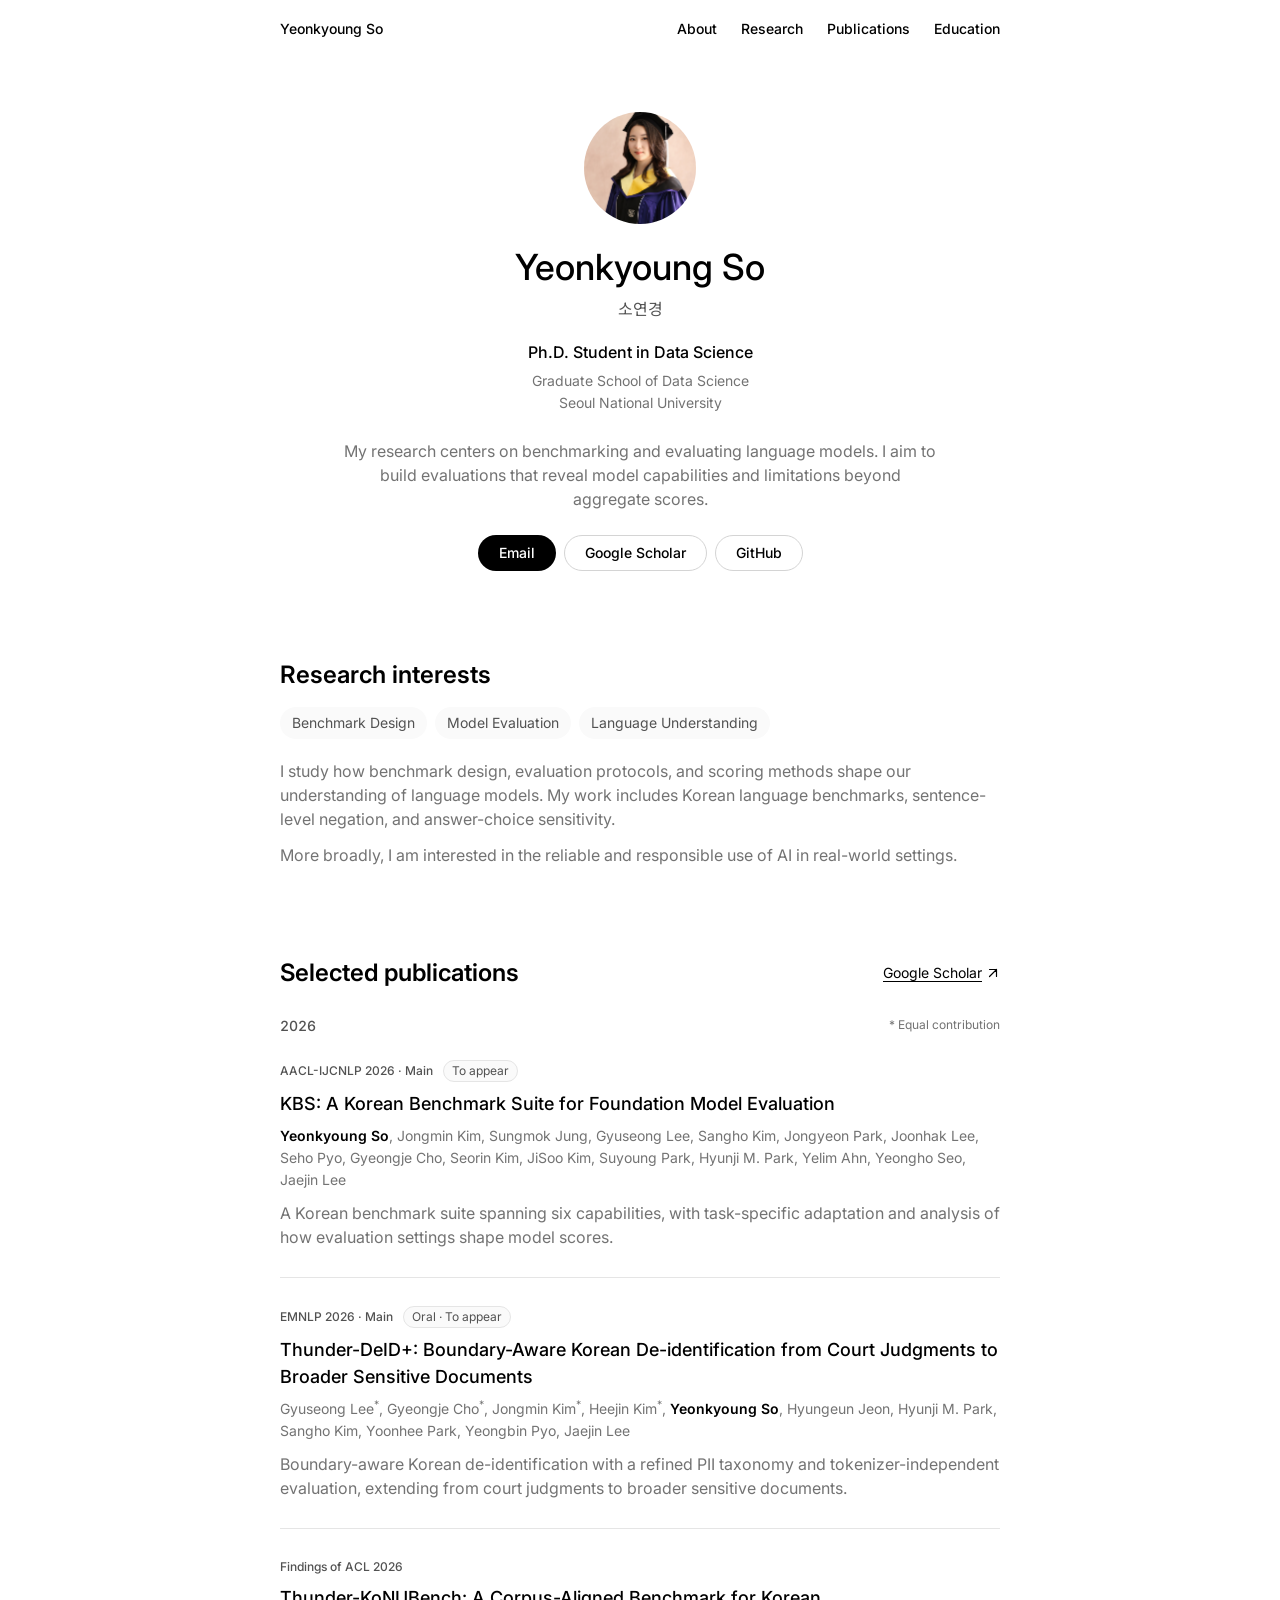
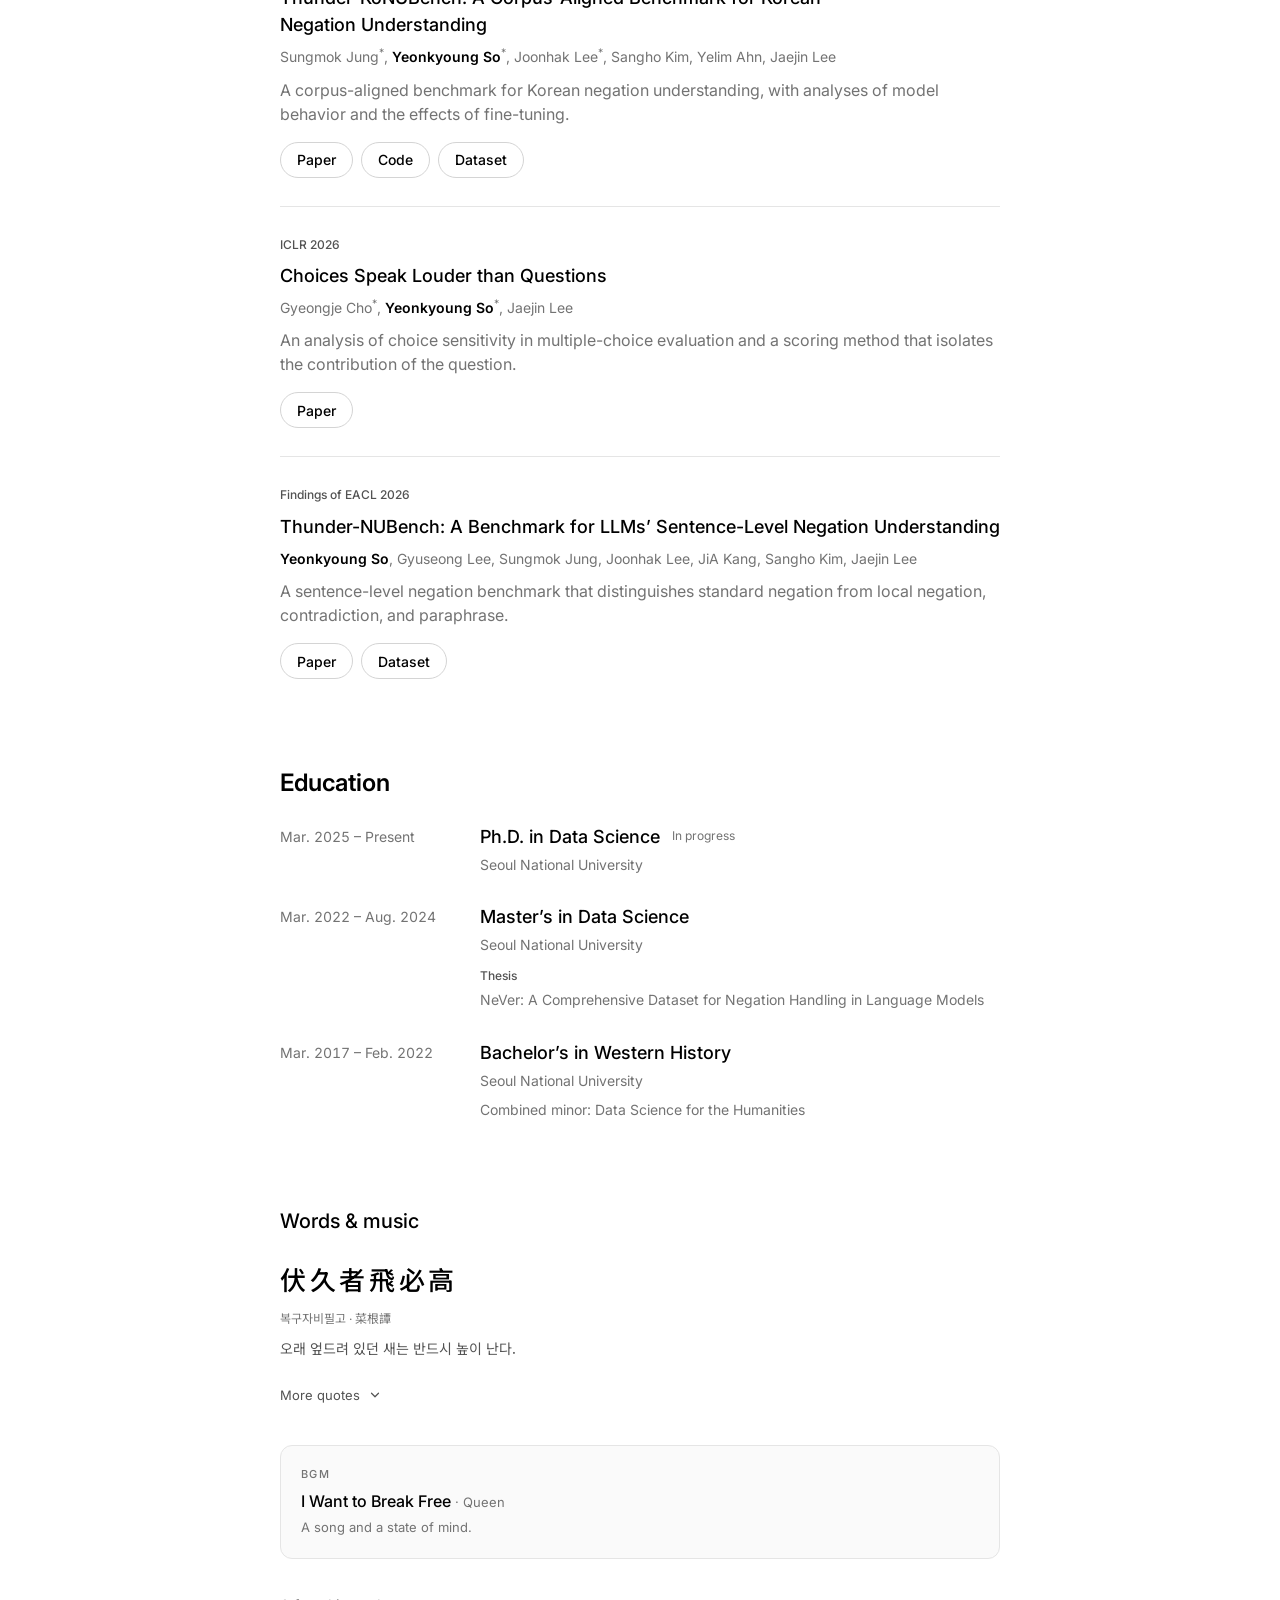
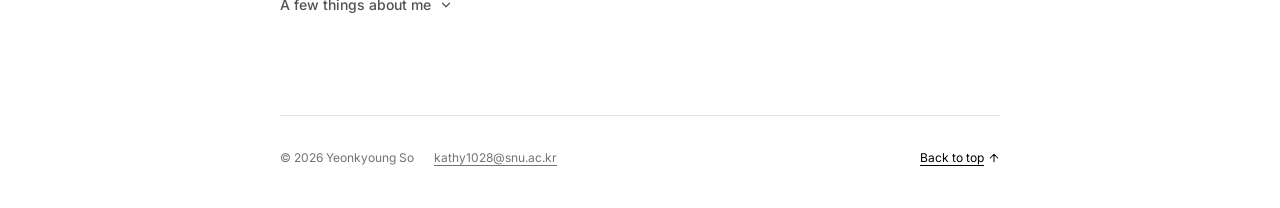
==== index.html @ ab9a08c0 "Add files via upload" ====
<!DOCTYPE html>

<html lang="en">
<head>
<meta charset="utf-8"/>
<meta content="width=device-width, initial-scale=1" name="viewport"/>
<meta content="light" name="color-scheme"/>
<meta content="#ffffff" name="theme-color"/>
<meta content="Yeonkyoung So, Ph.D. student in Data Science at Seoul National University. Research in benchmark design, model evaluation, and language understanding." name="description"/>
<meta content="Yeonkyoung So | Seoul National University" property="og:title"/>
<meta content="Benchmark design, model evaluation, and language understanding." property="og:description"/>
<meta content="website" property="og:type"/>
<meta content="https://soyanggaeng.github.io/mypage/" property="og:url"/>
<meta content="https://soyanggaeng.github.io/mypage/%EC%97%B0%EA%B2%BD.jpg" property="og:image"/>
<meta content="Profile photograph of Yeonkyoung So" property="og:image:alt"/>
<title>Yeonkyoung So | Seoul National University</title>
<link href="https://soyanggaeng.github.io/mypage/" rel="canonical"/>
<link href="./assets/favicon.svg" rel="icon" type="image/svg+xml"/>
<!-- Inter for Latin text; Noto Sans KR for Korean; Noto Sans TC for the
       classical Chinese quotation. All are loaded from Google Fonts.
       Font binaries are not bundled with the website. -->
<link href="https://fonts.googleapis.com" rel="preconnect"/>
<link crossorigin="" href="https://fonts.gstatic.com" rel="preconnect"/>
<link href="https://fonts.googleapis.com/css2?family=Inter:opsz,wght@14..32,400..600&amp;family=Noto+Sans+KR:wght@400..600&amp;display=swap" rel="stylesheet"/>
<link href="https://fonts.googleapis.com/css2?family=Noto+Sans+TC:wght@400;500&amp;text=%E4%BC%8F%E4%B9%85%E8%80%85%E9%A3%9B%E5%BF%85%E9%AB%98%E8%8F%9C%E6%A0%B9%E8%AD%9A&amp;display=swap" rel="stylesheet"/>
<link href="./styles.css?v=about-me-v1" rel="stylesheet"/>
<script defer="" src="./script.js?v=ollama-20260930"></script>
</head>
<body id="top">
<a class="skip-link" href="#main">Skip to content</a>
<header class="site-header">
<div class="container nav-inner">
<a aria-label="Yeonkyoung So, back to top" class="site-name" href="#top">Yeonkyoung So</a>
<button aria-controls="primary-nav" aria-expanded="false" class="menu-toggle" hidden="" type="button">
<span>Menu</span><span aria-hidden="true" class="menu-lines"><span></span><span></span></span>
</button>
<nav aria-label="Main navigation" class="primary-nav" id="primary-nav">
<a href="#about">About</a>
<a href="#research">Research</a>
<a href="#publications">Publications</a>
<a href="#education">Education</a>
</nav>
</div>
</header>
<main id="main" tabindex="-1">
<!-- ABOUT: edit the biography here. There is intentionally no CV link. -->
<section aria-labelledby="name" class="hero" id="about">
<div class="container hero-stack"><div class="portrait" data-portrait="">
<img alt="Profile photograph of Yeonkyoung So" data-fallback-src="https://soyanggaeng.github.io/mypage/%EC%97%B0%EA%B2%BD.jpg" data-profile-photo="" decoding="async" fetchpriority="high" height="112" src="./연경.jpg" width="112"/>
<p class="photo-fallback" hidden="">Profile photo<br/><span>Image unavailable</span></p>
</div>
<div class="hero-copy">
<h1 id="name">Yeonkyoung So</h1>
<p class="korean-name" lang="ko">소연경</p>
<p class="role">Ph.D. Student in Data Science</p>
<p class="affiliation">Graduate School of Data Science<br/>Seoul National University</p>
<p class="hero-bio">My research centers on benchmarking and evaluating language models. I aim to build evaluations that reveal model capabilities and limitations beyond aggregate scores.</p>
<div aria-label="Contact and profiles" class="profile-links">
<a class="button button-primary" href="mailto:kathy1028@snu.ac.kr">Email</a>
<a class="button button-secondary" href="https://scholar.google.com/citations?user=Mx6WToIAAAAJ&amp;hl=ko" rel="noopener noreferrer" target="_blank">Google Scholar</a>
<a class="button button-secondary" href="https://github.com/soyanggaeng" rel="noopener noreferrer" target="_blank">GitHub</a>
</div>
</div>
<!-- Keep the original 연경.jpg in the repository root; do not substitute a CV portrait. -->

</div>
</section>
<!-- RESEARCH: established work is kept separate from broader, exploratory interests. -->
<section aria-labelledby="research-title" class="research-section section" id="research">
<div class="container research-content">
<div class="research-heading">
<h2 id="research-title">Research interests</h2>
<ul aria-label="Research topics" class="research-topics">
<li>Benchmark Design</li>
<li>Model Evaluation</li>
<li>Language Understanding</li>
</ul>
</div>
<div class="research-copy">
<p>I study how benchmark design, evaluation protocols, and scoring methods shape our understanding of language models. My work includes Korean language benchmarks, sentence-level negation, and answer-choice sensitivity.</p>
<p class="broader-interest">More broadly, I am interested in the reliable and responsible use of AI in real-world settings.</p>
</div>
</div>
</section>
<!-- PUBLICATIONS: titles, authors, resources, and acceptance labels are preserved
         from the previous version. No unpublished PDFs are included or linked. -->
<section aria-labelledby="publications-title" class="publications-section section" id="publications">
<div class="container">
<div class="section-heading">
<h2 id="publications-title">Selected publications</h2>
<a class="text-link" href="https://scholar.google.com/citations?user=Mx6WToIAAAAJ&amp;hl=ko" rel="noopener noreferrer" target="_blank">Google Scholar<svg aria-hidden="true" class="icon" fill="none" viewbox="0 0 16 16"><path d="M4 12 12 4M4 4h8v8" stroke="currentColor" stroke-linecap="round" stroke-linejoin="round" stroke-width="1.35"></path></svg></a>
</div>
<div class="publication-key"><span class="year">2026</span><p><span aria-hidden="true">*</span> Equal contribution</p></div>
<div class="publication-list">
<article aria-labelledby="kbs-title" class="publication">
<div class="publication-meta"><span class="venue">AACL-IJCNLP 2026 · Main</span><span class="paper-status">To appear</span></div>
<h3 id="kbs-title">KBS: A Korean Benchmark Suite for Foundation Model Evaluation</h3>
<p class="authors"><strong>Yeonkyoung So</strong>, Jongmin Kim, Sungmok Jung, Gyuseong Lee, Sangho Kim, Jongyeon Park, Joonhak Lee, Seho Pyo, Gyeongje Cho, Seorin Kim, JiSoo Kim, Suyoung Park, Hyunji M. Park, Yelim Ahn, Yeongho Seo, Jaejin Lee</p>
<p class="publication-description">A Korean benchmark suite spanning six capabilities, with task-specific adaptation and analysis of how evaluation settings shape model scores.</p>
</article>
<article aria-labelledby="deid-title" class="publication">
<div class="publication-meta"><span class="venue">EMNLP 2026 · Main</span><span class="paper-status">Oral · To appear</span></div>
<h3 id="deid-title">Thunder-DeID+: Boundary-Aware Korean De-identification from Court Judgments to Broader Sensitive Documents</h3>
<p class="authors">Gyuseong Lee<sup>*</sup>, Gyeongje Cho<sup>*</sup>, Jongmin Kim<sup>*</sup>, Heejin Kim<sup>*</sup>, <strong>Yeonkyoung So</strong>, Hyungeun Jeon, Hyunji M. Park, Sangho Kim, Yoonhee Park, Yeongbin Pyo, Jaejin Lee</p>
<p class="publication-description">Boundary-aware Korean de-identification with a refined PII taxonomy and tokenizer-independent evaluation, extending from court judgments to broader sensitive documents.</p>
</article>
<article aria-labelledby="konubench-title" class="publication">
<div class="publication-meta"><span class="venue">Findings of ACL 2026</span></div>
<h3 id="konubench-title">Thunder-KoNUBench: A Corpus-Aligned Benchmark for Korean Negation Understanding</h3>
<p class="authors">Sungmok Jung<sup>*</sup>, <strong>Yeonkyoung So</strong><sup>*</sup>, Joonhak Lee<sup>*</sup>, Sangho Kim, Yelim Ahn, Jaejin Lee</p>
<p class="publication-description">A corpus-aligned benchmark for Korean negation understanding, with analyses of model behavior and the effects of fine-tuning.</p>
<div aria-label="Resources for Thunder-KoNUBench: A Corpus-Aligned Benchmark for Korean Negation Understanding" class="paper-links"><a href="https://aclanthology.org/2026.findings-acl.324/" rel="noopener noreferrer" target="_blank">Paper</a>
<a href="https://github.com/mcrl/Thunder-KoNUBench" rel="noopener noreferrer" target="_blank">Code</a>
<a href="https://huggingface.co/datasets/thunder-research-group/SNU_Thunder-KoNUBench" rel="noopener noreferrer" target="_blank">Dataset</a></div>
</article>
<article aria-labelledby="choices-title" class="publication">
<div class="publication-meta"><span class="venue">ICLR 2026</span></div>
<h3 id="choices-title">Choices Speak Louder than Questions</h3>
<p class="authors">Gyeongje Cho<sup>*</sup>, <strong>Yeonkyoung So</strong><sup>*</sup>, Jaejin Lee</p>
<p class="publication-description">An analysis of choice sensitivity in multiple-choice evaluation and a scoring method that isolates the contribution of the question.</p>
<div aria-label="Resources for Choices Speak Louder than Questions" class="paper-links"><a href="https://proceedings.iclr.cc/paper_files/paper/2026/file/7ae2b0eedc560e3afbffd68445b8a220-Paper-Conference.pdf" rel="noopener noreferrer" target="_blank">Paper</a>
</div>
</article>
<article aria-labelledby="nubench-title" class="publication">
<div class="publication-meta"><span class="venue">Findings of EACL 2026</span></div>
<h3 id="nubench-title">Thunder-NUBench: A Benchmark for LLMs’ Sentence-Level Negation Understanding</h3>
<p class="authors"><strong>Yeonkyoung So</strong>, Gyuseong Lee, Sungmok Jung, Joonhak Lee, JiA Kang, Sangho Kim, Jaejin Lee</p>
<p class="publication-description">A sentence-level negation benchmark that distinguishes standard negation from local negation, contradiction, and paraphrase.</p>
<div aria-label="Resources for Thunder-NUBench: A Benchmark for LLMs’ Sentence-Level Negation Understanding" class="paper-links"><a href="https://aclanthology.org/2026.findings-eacl.250/" rel="noopener noreferrer" target="_blank">Paper</a>
<a href="https://huggingface.co/datasets/thunder-research-group/SNU_Thunder-NUBench" rel="noopener noreferrer" target="_blank">Dataset</a></div>
</article>
</div>
</div>
</section>
<!-- EDUCATION: the master's thesis title was explicitly corrected by the owner. -->
<section aria-labelledby="education-title" class="education-section section" id="education">
<div class="container">
<h2 id="education-title">Education</h2>
<div class="education-list">
<article aria-labelledby="phd-title" class="education-entry">
<p class="dates"><time datetime="2025-03">Mar. 2025</time> – Present</p>
<div class="education-body">
<div class="degree-heading"><h3 id="phd-title">Ph.D. in Data Science</h3><span class="degree-status">In progress</span></div>
<p class="institution">Seoul National University</p>
</div>
</article>
<article aria-labelledby="masters-title" class="education-entry">
<p class="dates"><time datetime="2022-03">Mar. 2022</time> – <time datetime="2024-08">Aug. 2024</time></p>
<div class="education-body">
<h3 id="masters-title">Master’s in Data Science</h3>
<p class="institution">Seoul National University</p>
<p class="thesis"><span class="detail-label">Thesis</span><cite>NeVer: A Comprehensive Dataset for Negation Handling in Language Models</cite></p>
</div>
</article>
<article aria-labelledby="bachelors-title" class="education-entry">
<p class="dates"><time datetime="2017-03">Mar. 2017</time> – <time datetime="2022-02">Feb. 2022</time></p>
<div class="education-body">
<h3 id="bachelors-title">Bachelor’s in Western History</h3>
<p class="institution">Seoul National University</p>
<p class="education-detail">Combined minor: Data Science for the Humanities</p>
</div>
</article>
</div>
</div>
</section>
<!-- PERSONAL: a quiet collection of words and music, not a second biography.
     Text only; no external links, media embeds, or autoplay. -->
<section aria-labelledby="personal-title" class="personal-section section" id="personal">
<div class="container">
<h2 id="personal-title">Words &amp; music</h2>
<figure class="favorite-quote">
<blockquote class="hanja-quote" lang="zh-Hant">伏久者飛必高</blockquote>
<figcaption>
<p class="quote-meta"><span lang="ko">복구자비필고</span><span aria-hidden="true"> · </span><cite><span lang="zh-Hant">菜根譚</span></cite></p>
<p class="quote-gloss" lang="ko">오래 엎드려 있던 새는 반드시 높이 난다.</p>
</figcaption>
</figure>
<details class="more-quotes">
<summary><span>More quotes</span><svg aria-hidden="true" class="details-chevron" fill="none" viewBox="0 0 16 16"><path d="m4 6 4 4 4-4" stroke="currentColor" stroke-linecap="round" stroke-linejoin="round" stroke-width="1.4"/></svg></summary>
<div class="quote-collection">
<figure class="collected-quote">
<blockquote>When the going gets tough, the tough get going.</blockquote>
<figcaption>English proverb</figcaption>
</figure>
</div>
</details>
<div aria-labelledby="bgm-title" class="bgm-strip">
<div class="bgm-copy">
<p class="bgm-label" id="bgm-title">BGM</p>
<p class="track-title">I Want to Break Free <span class="track-artist"><span class="artist-divider" aria-hidden="true">· </span>Queen</span></p>
<p class="track-note">A song and a state of mind.</p>
</div>
</div>
<!-- PERSONAL FACTS: intentionally closed on initial page load.
     Edit the short paragraphs below; no JavaScript is required to expand them.
     The travel count follows the owner's supplied map (Total Visited: 38). -->
<details class="personal-facts" id="personal-facts">
<summary><span>A few things about me</span><svg aria-hidden="true" class="details-chevron" fill="none" viewBox="0 0 16 16"><path d="m4 6 4 4 4-4" stroke="currentColor" stroke-linecap="round" stroke-linejoin="round" stroke-width="1.4"/></svg></summary>
<div class="personal-facts-copy">
<p>I enjoy traveling (38 countries so far) and have played 130+ escape room games.</p>
<p>I like learning languages. I’ve studied Chinese, Japanese, and French, though English is the one I keep working on.</p>
<p>I’ve taken piano, violin, and flute lessons, and I enjoy singing and watching films.</p>
<p>I’m not particularly sporty, but I once represented my school in a table tennis tournament. I’m not especially outdoorsy either, but I do like hiking.</p>
<p>There’s always something else I’d like to try. <small style="white-space: nowrap;">(the list keeps growing <span aria-hidden="true">∞</span>)</small></p>
</div>
</details>
</div>
</section>
</main>
<footer class="site-footer">
<div class="container footer-inner">
<div><p>© 2026 Yeonkyoung So</p><a href="mailto:kathy1028@snu.ac.kr">kathy1028@snu.ac.kr</a></div>
<a class="back-to-top" href="#top">Back to top<svg aria-hidden="true" class="icon" fill="none" viewbox="0 0 16 16"><path d="M8 13V3M3 8l5-5 5 5" stroke="currentColor" stroke-linecap="round" stroke-linejoin="round" stroke-width="1.35"></path></svg></a>
</div>
</footer>
</body>
</html>
---- styles.css ----
/*
 * Yeonkyoung So | personal research homepage
 * Visual basis: DESIGN-ollama.md. White canvas, 720px reading column,
 * Inter for Latin, Noto Sans KR/TC for Korean/Chinese, and restrained pills.
 * No branding, terminal mockups, section-color bands, or shadow effects.
 */
:root {
  --primary: #000000;
  --ink: #000000;
  --ink-deep: #090909;
  --charcoal: #525252;
  --body: #737373;
  --canvas: #ffffff;
  --surface-soft: #fafafa;
  --hairline: #e5e5e5;
  --hairline-strong: #d4d4d4;
  --on-primary: #ffffff;
  --focus-ring: rgba(59, 130, 246, 0.5);
  --font-heading: var(--font-body);
  --font-body: "Inter", "Noto Sans KR", ui-sans-serif, system-ui, -apple-system, BlinkMacSystemFont, "Segoe UI", "Apple SD Gothic Neo", "Malgun Gothic", "Noto Sans CJK KR", sans-serif;
  --font-ko: "Noto Sans KR", "Apple SD Gothic Neo", "Malgun Gothic", "Noto Sans CJK KR", sans-serif;
  --font-hanja: "Noto Sans TC", "Noto Sans CJK TC", "Noto Sans KR", sans-serif;
  --content-width: 720px;
  --section-space: 88px;
  --page-gutter: 24px;
  --nav-height: 56px;
  --pill: 9999px;
}

* { box-sizing: border-box; }
html { scroll-behavior: smooth; scroll-padding-top: 24px; }
body {
  margin: 0;
  background: var(--canvas);
  color: var(--body);
  font-family: var(--font-body);
  font-optical-sizing: auto;
  font-style: normal;
  font-size: 16px;
  line-height: 1.5;
  font-weight: 400;
  letter-spacing: 0;
  -webkit-font-smoothing: antialiased;
  -webkit-text-size-adjust: 100%;
  text-rendering: optimizeLegibility;
}
/* Explicit language tags prevent TC from overriding Korean or Inter text. */
[lang="ko"] { font-family: var(--font-ko); font-optical-sizing: auto; }
[lang="zh-Hant"] { font-family: var(--font-hanja); font-optical-sizing: auto; }
[hidden] { display: none !important; }
p, h1, h2, h3, ul { margin: 0; }
a { color: var(--ink); text-underline-offset: 3px; text-decoration-thickness: 1px; }
a, button { -webkit-tap-highlight-color: transparent; }
button { font: inherit; cursor: pointer; }
img { display: block; max-width: 100%; }
strong { font-weight: 600; color: var(--ink); }
h1, h2 { color: var(--ink); font-family: var(--font-heading); letter-spacing: 0; }
h1 { font-size: 36px; font-weight: 500; line-height: 1.11; }
h2 { font-size: 24px; font-weight: 600; line-height: 1.33; }
h3 { font-family: var(--font-body); color: var(--ink); font-size: 18px; font-weight: 500; line-height: 1.5; }
sup { vertical-align: super; font-size: .75em; line-height: 0; }
:focus-visible { outline: 3px solid var(--focus-ring); outline-offset: 4px; }
main:focus, section[tabindex="-1"]:focus { outline: none; }
.container { width: min(var(--content-width), calc(100% - var(--page-gutter) * 2)); margin-inline: auto; }
.section { margin-top: var(--section-space); }
.icon { width: 14px; height: 14px; flex: 0 0 auto; }
.skip-link { position: fixed; top: 8px; left: 8px; z-index: 100; padding: 10px 20px; border-radius: var(--pill); color: var(--on-primary); background: var(--primary); transform: translateY(-180%); text-decoration: none; }
.skip-link:focus { transform: translateY(0); }

/* White, text-only utility navigation. No personal name rendered as a logo. */
.site-header { position: relative; z-index: 10; background: var(--canvas); }
.nav-inner { min-height: var(--nav-height); display: flex; align-items: center; justify-content: space-between; gap: 24px; }
.site-name { display: inline-flex; align-items: center; min-height: 44px; font-size: 14px; font-weight: 500; white-space: nowrap; text-decoration: none; border-radius: var(--pill); }
.primary-nav { display: flex; align-items: center; gap: 24px; }
.primary-nav a { display: inline-flex; align-items: center; min-height: 44px; font-size: 14px; font-weight: 500; text-decoration: none; border-radius: var(--pill); }
.menu-toggle { display: none; }

/* Center-aligned introduction, with the existing repository photo kept small. */
.hero { padding-top: 56px; }
.hero-stack { display: flex; flex-direction: column; align-items: center; gap: 24px; }
.portrait { position: relative; width: 112px; height: 112px; border-radius: 50%; overflow: hidden; background: var(--surface-soft); flex: 0 0 auto; }
.portrait img { width: 100%; height: 100%; object-fit: cover; object-position: center; }
.photo-fallback { position: absolute; inset: 0; display: flex; flex-direction: column; align-items: center; justify-content: center; gap: 4px; padding: 12px; text-align: center; color: var(--body); font-size: 12px; line-height: 1.4; }
.photo-fallback span { font-size: 10px; }
.hero-copy { text-align: center; max-width: 640px; width: 100%; }
.korean-name { margin-top: 8px; font-size: 16px; color: var(--charcoal); }
.role { margin-top: 20px; font-size: 16px; font-weight: 500; color: var(--ink); }
.affiliation { margin-top: 6px; font-size: 14px; line-height: 1.6; }
.hero-bio { max-width: 592px; margin: 24px auto 0; font-size: 16px; line-height: 1.5; text-wrap: pretty; }
.profile-links { margin-top: 24px; display: flex; flex-wrap: wrap; justify-content: center; gap: 8px; }
.button { min-height: 36px; display: inline-flex; align-items: center; justify-content: center; gap: 8px; padding: 8px 20px; border-radius: var(--pill); border: 1px solid transparent; font-size: 14px; font-weight: 500; line-height: 1.25; text-decoration: none; }
.button-primary { color: var(--on-primary); background: var(--primary); }
.button-primary:active { background: var(--ink-deep); }
.button-secondary { color: var(--ink); background: var(--canvas); border-color: var(--hairline-strong); }
.button-secondary:active { background: var(--surface-soft); }

/* The research section stays on the same white canvas, in the same column. */
.research-topics { list-style: none; padding: 0; display: flex; flex-wrap: wrap; gap: 8px; margin-top: 16px; }
.research-topics li { color: var(--charcoal); background: var(--surface-soft); padding: 6px 12px; border-radius: var(--pill); font-size: 14px; line-height: 1.43; }
.research-copy { margin-top: 20px; }
.research-copy p { font-size: 16px; line-height: 1.5; }
.research-copy .broader-interest { margin-top: 12px; }

/* A bibliography, not marketing cards. Dividers are limited to list rows. */
.section-heading { display: flex; align-items: center; justify-content: space-between; gap: 16px; }
.text-link { display: inline-flex; align-items: center; gap: 4px; min-height: 36px; font-size: 14px; line-height: 1.43; border-radius: var(--pill); }
.section-heading .text-link { white-space: nowrap; }
.publication-key { display: flex; justify-content: space-between; align-items: center; gap: 16px; margin-top: 24px; }
.year { color: var(--charcoal); font-size: 14px; font-weight: 500; font-variant-numeric: tabular-nums; }
.publication-key p { font-size: 12px; line-height: 1.33; }
.publication { padding-block: 28px; border-bottom: 1px solid var(--hairline); }
.publication:first-child { padding-top: 24px; }
.publication:last-child { border-bottom: 0; padding-bottom: 0; }
.publication-meta { display: flex; align-items: center; flex-wrap: wrap; gap: 6px 10px; margin-bottom: 8px; }
.venue { color: var(--charcoal); font-size: 12px; font-weight: 500; line-height: 1.6; }
.paper-status { background: var(--surface-soft); color: var(--charcoal); border: 1px solid var(--hairline); border-radius: var(--pill); padding: 2px 8px; font-size: 12px; line-height: 1.4; }
.publication h3 { text-wrap: pretty; overflow-wrap: break-word; }
.authors { margin-top: 8px; font-size: 14px; line-height: 1.55; }
.publication-description { margin-top: 10px; font-size: 16px; line-height: 1.5; }
.paper-links { display: flex; flex-wrap: wrap; gap: 8px; margin-top: 16px; }
.paper-links a { display: inline-flex; align-items: center; justify-content: center; padding: 8px 16px; min-height: 36px; color: var(--ink); background: var(--canvas); border: 1px solid var(--hairline-strong); border-radius: var(--pill); text-decoration: none; font-size: 14px; font-weight: 500; line-height: 1.25; }
.paper-links a:active { background: var(--surface-soft); }

/* Education retains the exact degree dates and owner-corrected thesis title. */
.education-list { display: grid; gap: 28px; margin-top: 24px; }
.education-entry { display: grid; grid-template-columns: 176px minmax(0, 1fr); gap: 24px; }
.dates { padding-top: 3px; color: var(--body); font-size: 14px; line-height: 1.5; font-variant-numeric: tabular-nums; }
.degree-heading { display: flex; align-items: center; flex-wrap: wrap; gap: 4px 12px; }
.degree-status { color: var(--body); font-size: 12px; line-height: 1.4; }
.institution { margin-top: 4px; font-size: 14px; line-height: 1.5; }
.thesis { margin-top: 12px; font-size: 14px; line-height: 1.55; }
.detail-label { display: block; margin-bottom: 3px; color: var(--charcoal); font-weight: 500; font-size: 12px; }
.thesis cite { font-style: normal; }
.education-detail { margin-top: 8px; font-size: 14px; }

/* A small personal corner on the same white page. No large slogan or autoplay. */
.personal-section h2 { font-size: 20px; font-weight: 500; }
.favorite-quote, .collected-quote { margin: 0; }
.favorite-quote { margin-top: 24px; }
.hanja-quote { margin: 0; color: var(--ink); font-size: 26px; font-weight: 500; line-height: 1.6; letter-spacing: .14em; }
.quote-meta { margin-top: 8px; color: var(--body); font-size: 12px; line-height: 1.7; }
.quote-meta cite, .collected-quote cite { font-style: normal; }
.quote-meta a, .collected-quote figcaption a { color: var(--body); text-decoration-color: var(--hairline-strong); }
.quote-gloss { margin-top: 7px; color: var(--charcoal); font-size: 14px; line-height: 1.8; word-break: keep-all; overflow-wrap: break-word; }
.more-quotes { margin-top: 12px; }
.more-quotes > summary { display: inline-flex; align-items: center; gap: 8px; min-height: 44px; padding: 8px 12px; margin-left: -12px; border-radius: var(--pill); color: var(--charcoal); font-size: 13px; line-height: 1.5; cursor: pointer; list-style: none; }
.more-quotes > summary::-webkit-details-marker { display: none; }
.more-quotes > summary::marker { content: ""; }
.more-quotes > summary:active { background: var(--surface-soft); }
.details-chevron { width: 14px; height: 14px; flex: 0 0 auto; }
.more-quotes[open] .details-chevron { transform: rotate(180deg); }
.quote-collection { display: grid; gap: 24px; padding: 12px 0 8px; }
.collected-quote blockquote { margin: 0; color: var(--charcoal); font-size: 15px; line-height: 1.7; overflow-wrap: break-word; }
.collected-quote blockquote[lang="ko"] { word-break: keep-all; }
.collected-quote figcaption { margin-top: 6px; color: var(--body); font-size: 12px; line-height: 1.7; }
.quote-location { display: block; margin-top: 2px; }
.bgm-strip { display: flex; align-items: center; justify-content: space-between; flex-wrap: wrap; gap: 20px 24px; margin-top: 28px; padding: 20px; border: 1px solid var(--hairline); border-radius: 12px; background: var(--surface-soft); }
.bgm-copy { min-width: 0; }
.bgm-label { color: var(--body); font-size: 11px; font-weight: 500; letter-spacing: .12em; line-height: 1.5; }
.track-title { margin-top: 6px; color: var(--ink); font-size: 16px; font-weight: 500; line-height: 1.5; overflow-wrap: break-word; }
.track-artist { color: var(--body); font-size: 13px; font-weight: 400; white-space: nowrap; }
.track-note { margin-top: 4px; color: var(--body); font-size: 13px; line-height: 1.6; }
.bgm-link { flex-shrink: 0; min-height: 44px; padding-inline: 14px; font-size: 13px; }
.play-icon { width: 13px; height: 13px; flex: 0 0 auto; }

/* Optional personal details, collapsed until the reader chooses to open them. */
.personal-facts { margin-top: 24px; }
.personal-facts > summary {
  display: inline-flex;
  align-items: center;
  gap: 8px;
  max-width: 100%;
  min-height: 44px;
  margin-left: -12px;
  padding: 8px 12px;
  border-radius: var(--pill);
  color: var(--charcoal);
  font-size: 14px;
  font-weight: 500;
  line-height: 1.5;
  cursor: pointer;
  list-style: none;
}
.personal-facts > summary::-webkit-details-marker { display: none; }
.personal-facts > summary::marker { content: ""; }
.personal-facts > summary:active { background: var(--surface-soft); }
.personal-facts[open] > summary .details-chevron { transform: rotate(180deg); }
.personal-facts-copy {
  display: grid;
  gap: 14px;
  padding-top: 12px;
  color: var(--charcoal);
  font-size: 14px;
  line-height: 1.75;
  overflow-wrap: break-word;
}

.site-footer { margin-top: var(--section-space); }
.footer-inner { display: flex; align-items: center; justify-content: space-between; gap: 20px; padding-block: 24px 32px; border-top: 1px solid var(--hairline); font-size: 12px; line-height: 1.5; }
.footer-inner > div { display: flex; flex-wrap: wrap; align-items: center; column-gap: 20px; row-gap: 4px; }
.footer-inner a { display: inline-flex; align-items: center; min-height: 36px; border-radius: var(--pill); }
.footer-inner > div a { color: var(--body); }
.back-to-top { gap: 4px; white-space: nowrap; }
.back-to-top .icon { width: 12px; height: 12px; }

@media (max-width: 850px) {
  :root { --section-space: 64px; }
}
@media (max-width: 767px) {
  .nav-inner { flex-wrap: wrap; gap: 0 16px; }
  .primary-nav { flex-wrap: wrap; gap: 0 20px; }
  .nav-enhanced .menu-toggle { display: inline-flex; align-items: center; justify-content: center; gap: 10px; min-height: 36px; padding: 8px 14px; border-radius: var(--pill); border: 1px solid var(--hairline-strong); color: var(--ink); background: var(--canvas); font-size: 14px; font-weight: 500; }
  .menu-lines { display: flex; flex-direction: column; gap: 4px; width: 14px; }
  .menu-lines span { display: block; width: 14px; height: 1px; background: currentColor; }
  .menu-toggle[aria-expanded="true"] .menu-lines span:first-child { transform: translateY(2.5px) rotate(45deg); }
  .menu-toggle[aria-expanded="true"] .menu-lines span:last-child { transform: translateY(-2.5px) rotate(-45deg); }
  .nav-enhanced .primary-nav { display: none; width: 100%; padding-block: 8px 16px; flex-direction: column; align-items: stretch; gap: 4px; }
  .nav-enhanced .primary-nav.is-open { display: flex; }
  .nav-enhanced .primary-nav a { padding-inline: 14px; min-height: 44px; }
}
@media (max-width: 640px) {
  .hanja-quote { font-size: 24px; }
  .bgm-strip { padding: 18px; gap: 16px; }
  .track-artist { display: block; margin-top: 2px; }
  .artist-divider { display: none; }
  :root { --section-space: 48px; }
  .hero { padding-top: 32px; }
  .hero-stack { gap: 20px; }
  h1 { font-size: 28px; line-height: 1.15; }
  .role { margin-top: 16px; }
  .hero-bio { margin-top: 20px; }
  .profile-links { margin-top: 20px; }
  .button, .paper-links a { min-height: 44px; }
  .research-topics { gap: 6px; }
  .research-topics li { font-size: 12px; }
  .section-heading { align-items: flex-start; flex-direction: column; gap: 4px; }
  .publication-key { margin-top: 20px; }
  .publication { padding-block: 24px; }
  .publication:first-child { padding-top: 20px; }
  .education-entry { grid-template-columns: 1fr; gap: 6px; }
  .dates { padding-top: 0; font-size: 12px; }
  .education-list { gap: 24px; }
  .footer-inner { align-items: flex-start; }
  .footer-inner > div { flex-direction: column; align-items: flex-start; }
}
@media (max-width: 360px) {
  :root { --page-gutter: 20px; }
  .button { padding-inline: 15px; font-size: 13px; }
  .profile-links { gap: 6px; }
  .primary-nav a { font-size: 13px; }
  .research-topics li { padding-inline: 10px; }
}
@media (prefers-reduced-motion: reduce) {
  html { scroll-behavior: auto; }
}
@media print {
  body { color: #000; font-size: 10pt; }
  .site-header, .skip-link, .back-to-top { display: none !important; }
  .container { width: 100%; }
  .hero { padding-top: 0; }
  .portrait { width: 72pt; height: 72pt; }
  h1 { font-size: 24pt; }
  h2 { font-size: 16pt; }
  h3 { font-size: 12pt; }
  .section, .site-footer { margin-top: 24pt; }
  .hero-bio, .research-copy p, .publication-description { font-size: 10pt; }
  .publication, .education-entry { break-inside: avoid; }
  .publication { padding-block: 14pt; }
  .button, .paper-links a { min-height: 0; padding: 4pt 8pt; background: none; color: #000; border-color: #d4d4d4; }
  .education-entry { grid-template-columns: 120pt minmax(0, 1fr); }
  .research-topics li, .paper-status { background: none; }
}
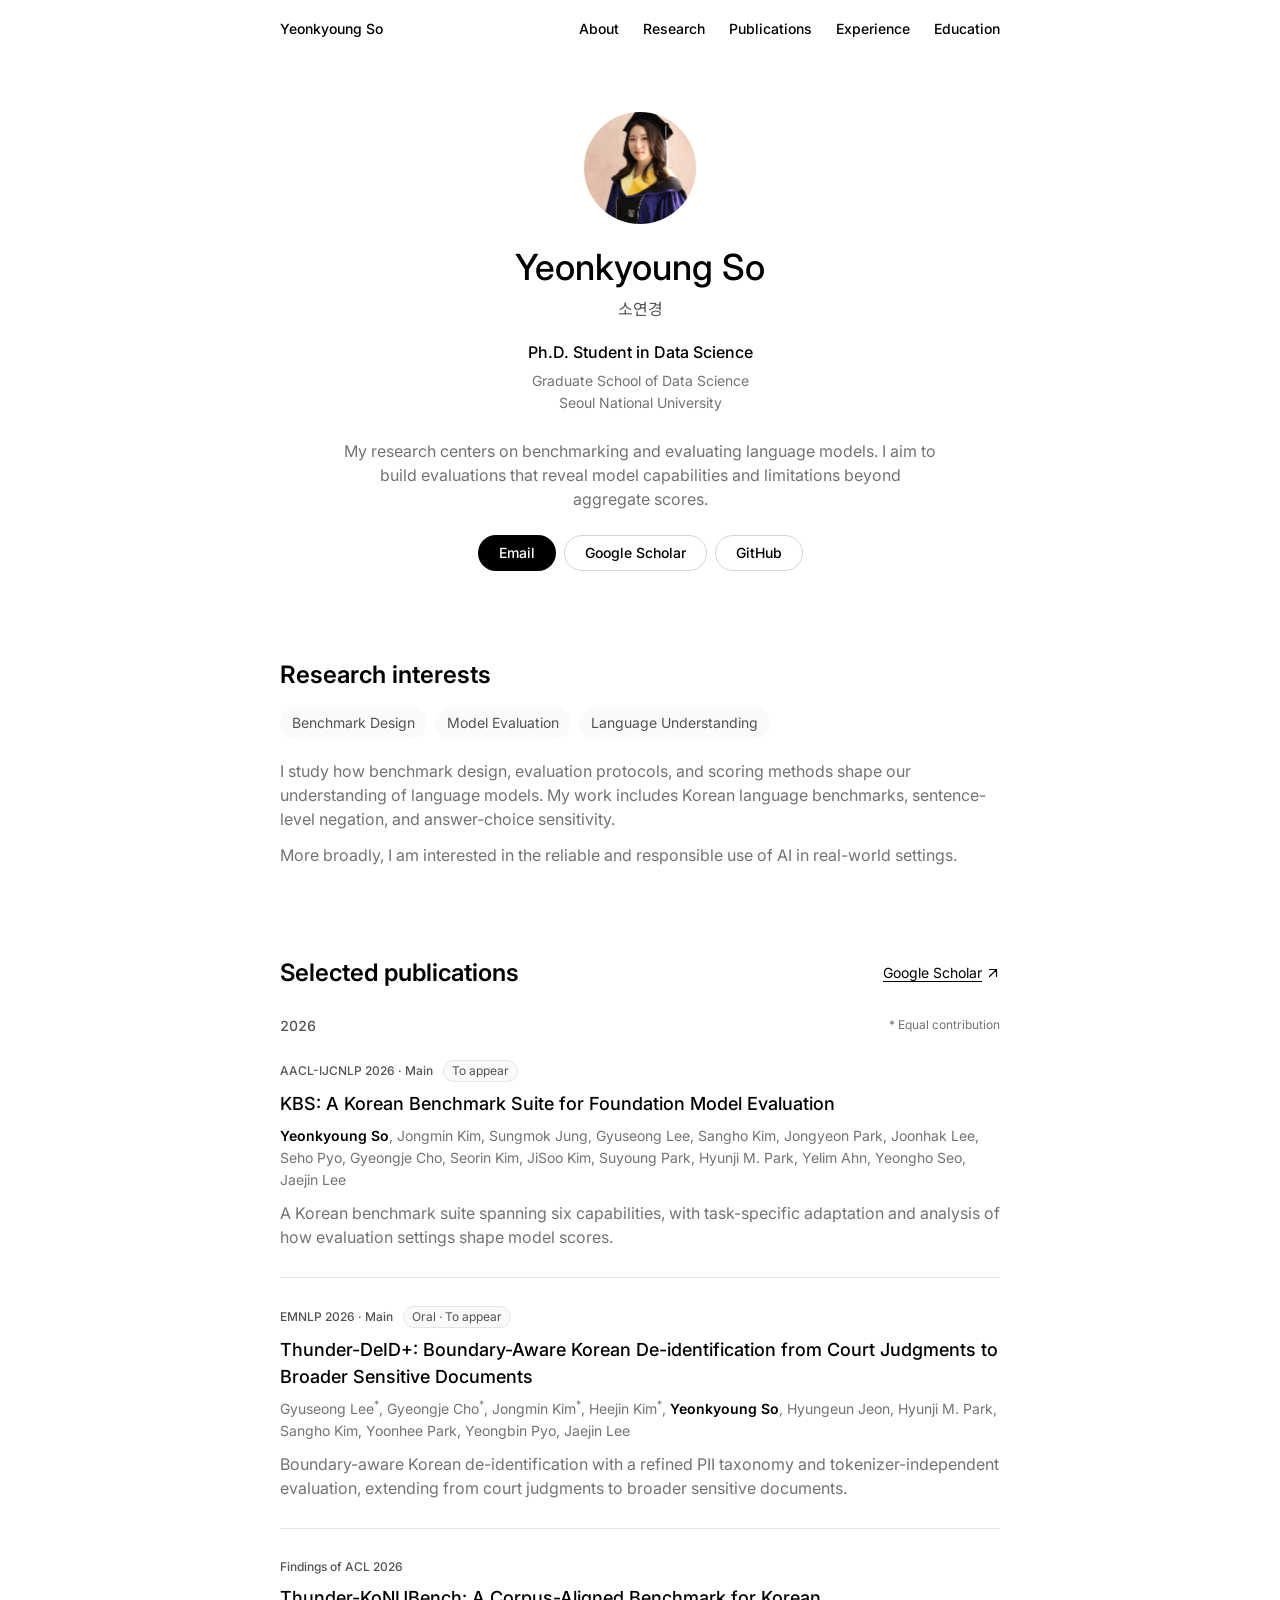
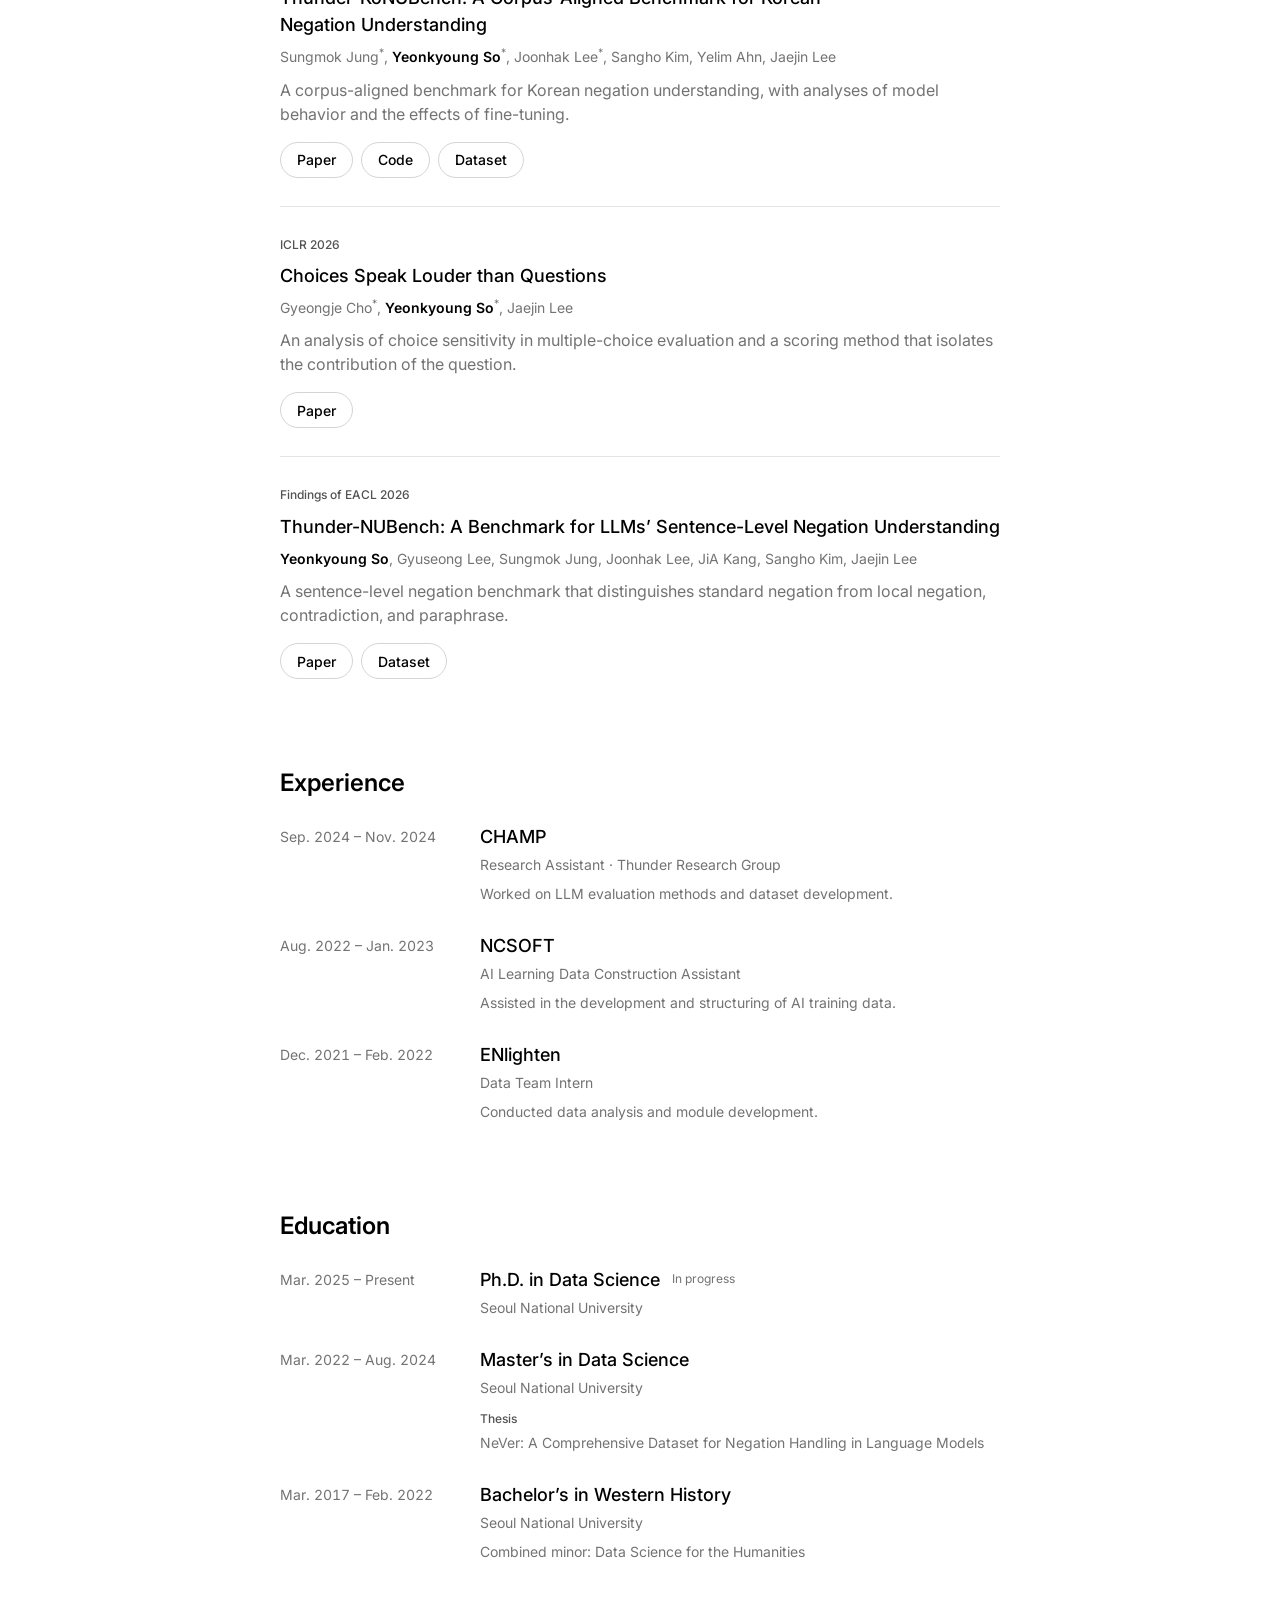
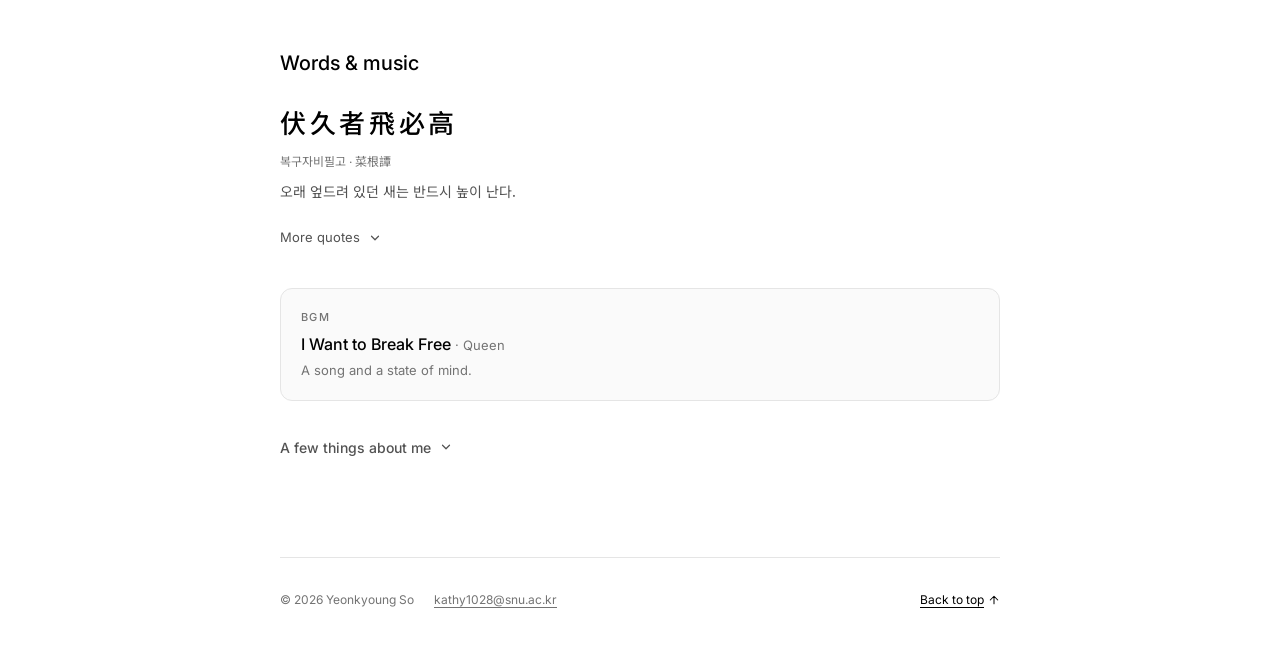
==== commit a9d8df86: "Add files via upload" ====
--- a/index.html
+++ b/index.html
@@ -38,6 +38,7 @@
 <a href="#about">About</a>
 <a href="#research">Research</a>
 <a href="#publications">Publications</a>
+<a href="#experience">Experience</a>
 <a href="#education">Education</a>
 </nav>
 </div>
@@ -128,6 +129,38 @@
 <p class="publication-description">A sentence-level negation benchmark that distinguishes standard negation from local negation, contradiction, and paraphrase.</p>
 <div aria-label="Resources for Thunder-NUBench: A Benchmark for LLMs’ Sentence-Level Negation Understanding" class="paper-links"><a href="https://aclanthology.org/2026.findings-eacl.250/" rel="noopener noreferrer" target="_blank">Paper</a>
 <a href="https://huggingface.co/datasets/thunder-research-group/SNU_Thunder-NUBench" rel="noopener noreferrer" target="_blank">Dataset</a></div>
+</article>
+</div>
+</div>
+</section>
+<!-- EXPERIENCE: selected roles from the owner's CV and professional profile. -->
+<section aria-labelledby="experience-title" class="experience-section section" id="experience">
+<div class="container">
+<h2 id="experience-title">Experience</h2>
+<div class="education-list experience-list">
+<article aria-labelledby="champ-title" class="education-entry experience-entry">
+<p class="dates"><time datetime="2024-09">Sep. 2024</time> – <time datetime="2024-11">Nov. 2024</time></p>
+<div class="education-body experience-body">
+<h3 id="champ-title">CHAMP</h3>
+<p class="institution">Research Assistant · Thunder Research Group</p>
+<p class="education-detail">Worked on LLM evaluation methods and dataset development.</p>
+</div>
+</article>
+<article aria-labelledby="ncsoft-title" class="education-entry experience-entry">
+<p class="dates"><time datetime="2022-08">Aug. 2022</time> – <time datetime="2023-01">Jan. 2023</time></p>
+<div class="education-body experience-body">
+<h3 id="ncsoft-title">NCSOFT</h3>
+<p class="institution">AI Learning Data Construction Assistant</p>
+<p class="education-detail">Assisted in the development and structuring of AI training data.</p>
+</div>
+</article>
+<article aria-labelledby="enlighten-title" class="education-entry experience-entry">
+<p class="dates"><time datetime="2021-12">Dec. 2021</time> – <time datetime="2022-02">Feb. 2022</time></p>
+<div class="education-body experience-body">
+<h3 id="enlighten-title">ENlighten</h3>
+<p class="institution">Data Team Intern</p>
+<p class="education-detail">Conducted data analysis and module development.</p>
+</div>
 </article>
 </div>
 </div>
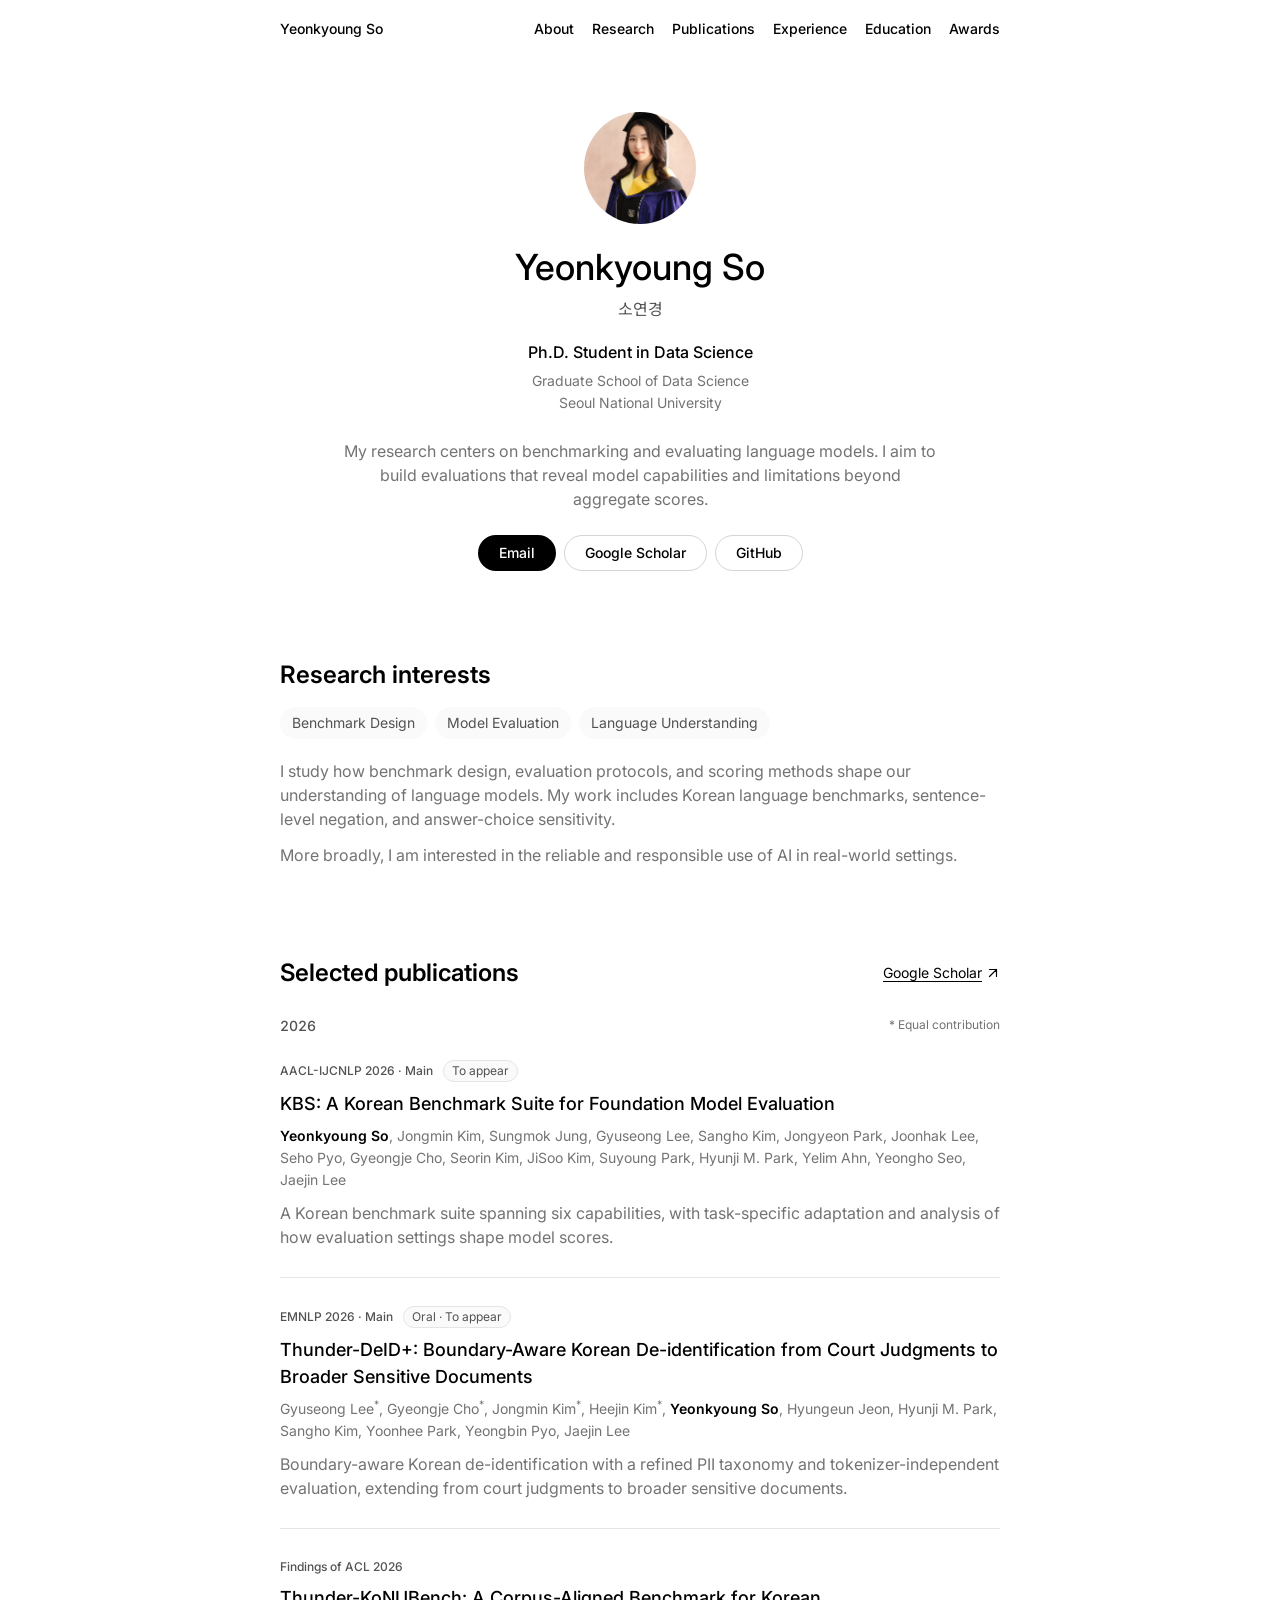
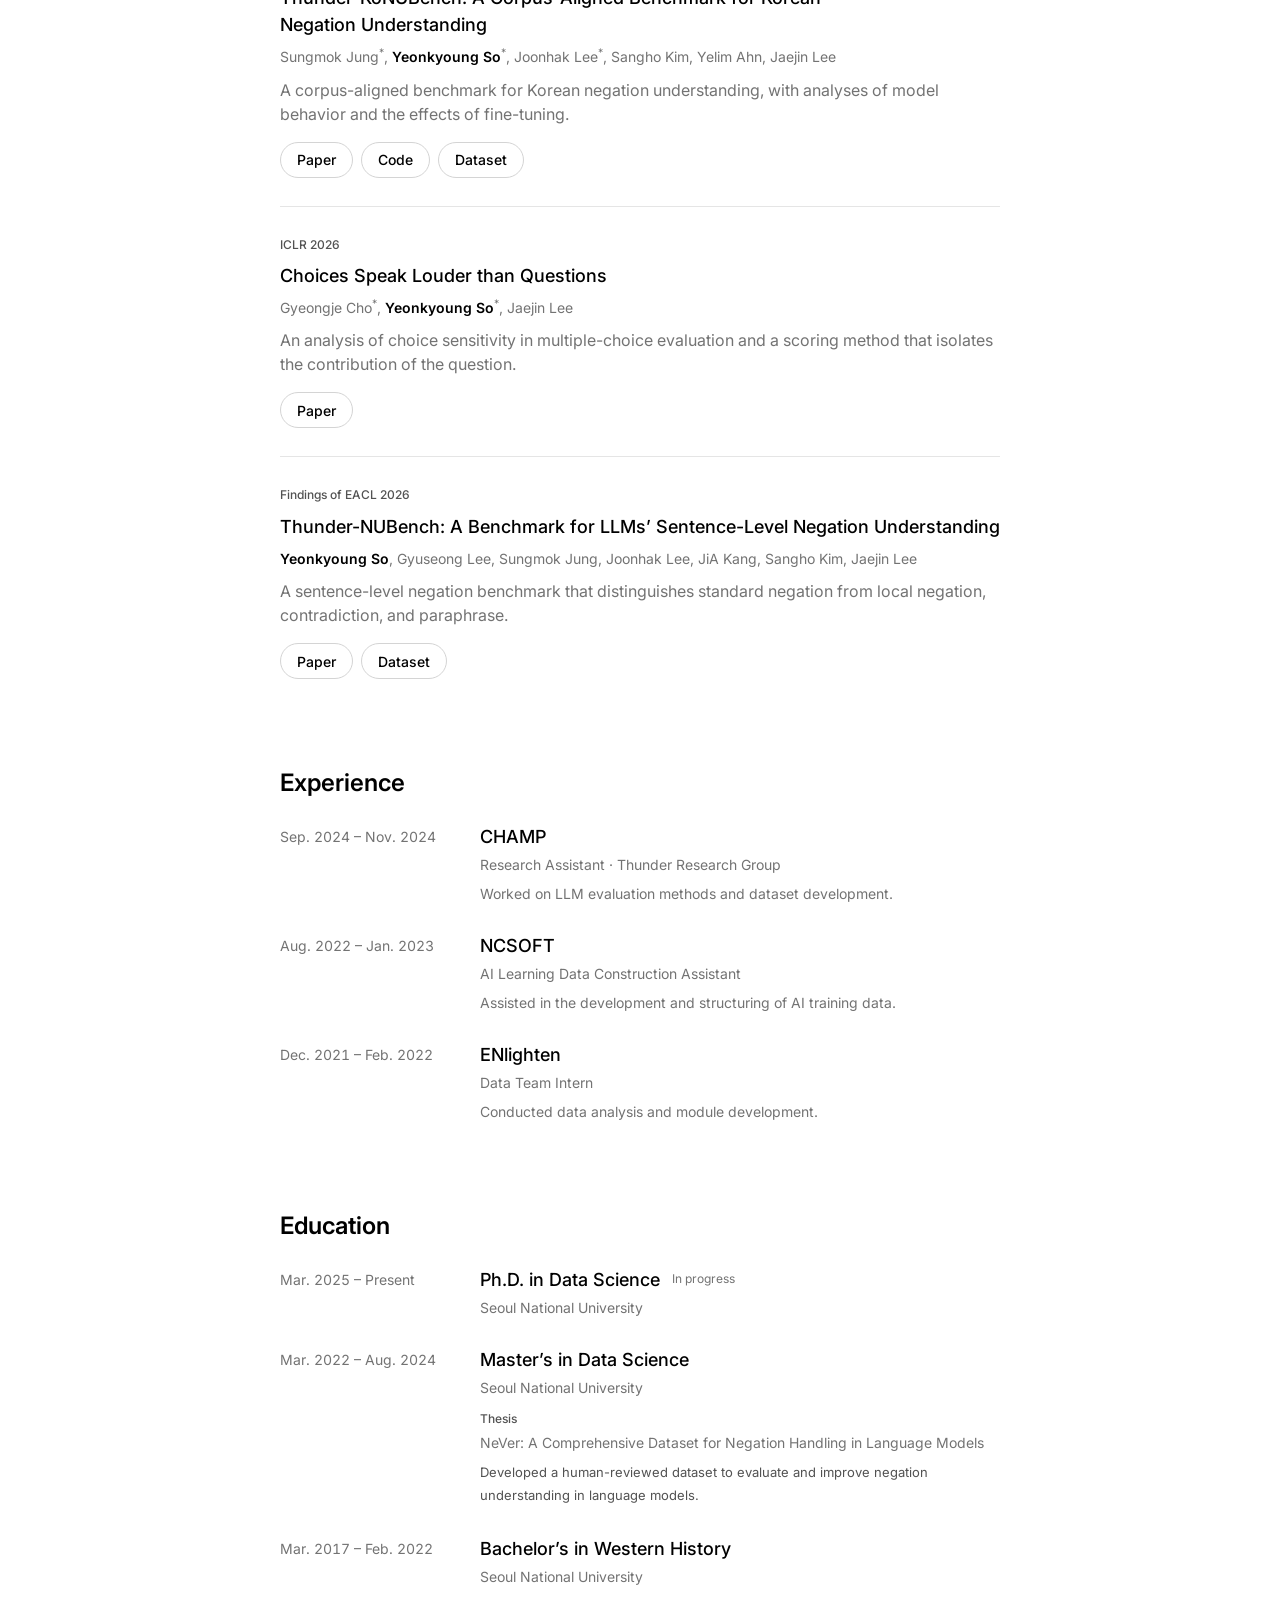
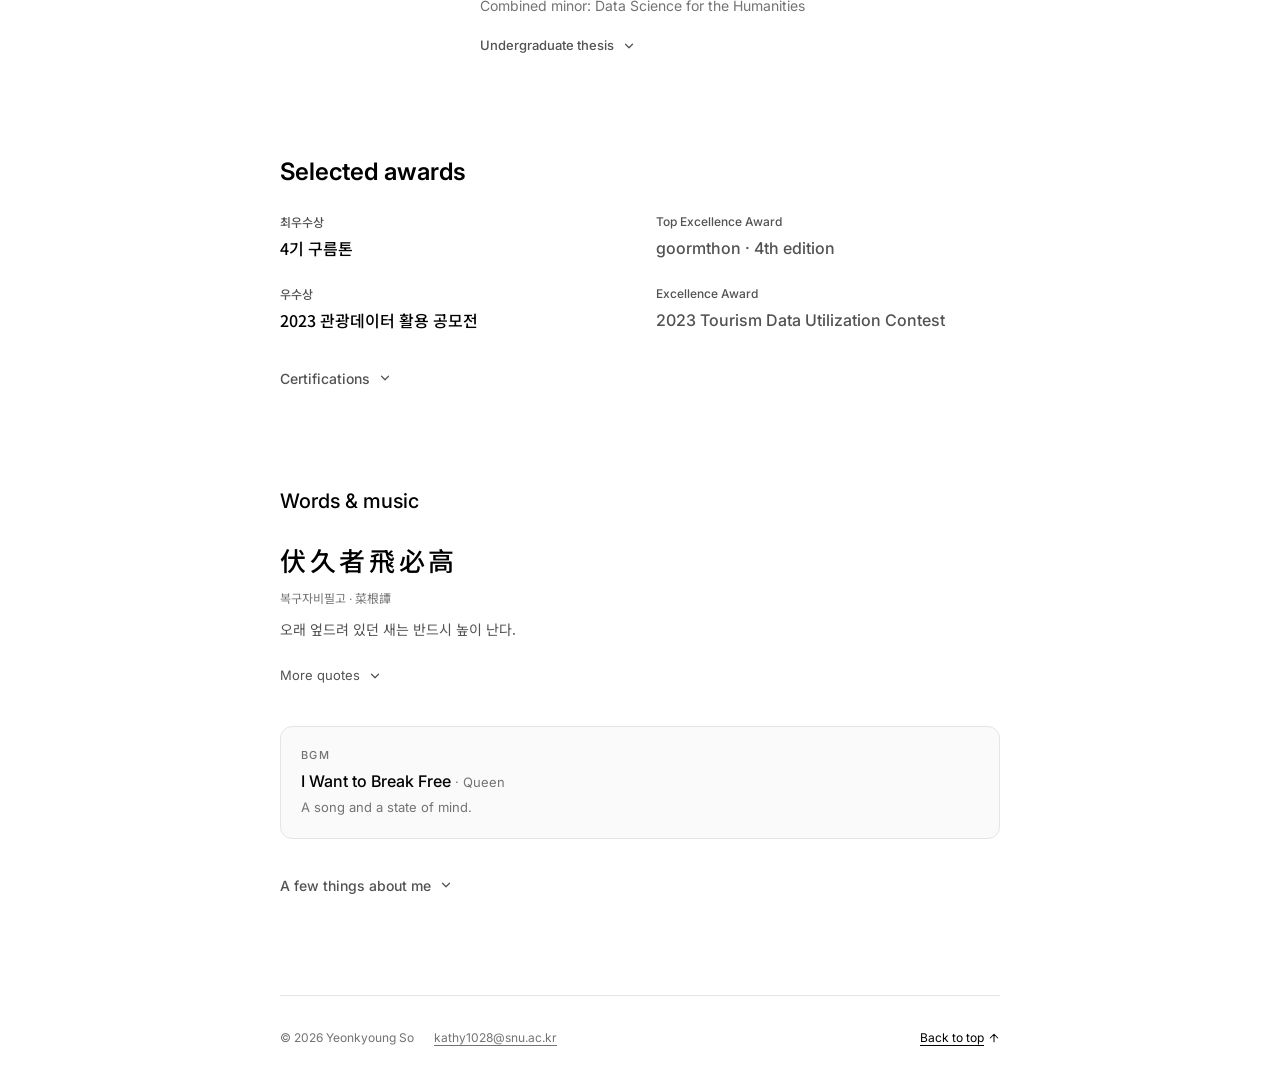
==== commit a9d0c8bb: "Add files via upload" ====
--- a/index.html
+++ b/index.html
@@ -15,7 +15,13 @@
 <meta content="Profile photograph of Yeonkyoung So" property="og:image:alt"/>
 <title>Yeonkyoung So | Seoul National University</title>
 <link href="https://soyanggaeng.github.io/mypage/" rel="canonical"/>
-<link href="./assets/favicon.svg" rel="icon" type="image/svg+xml"/>
+<!-- Site icons use the approved character artwork. The main profile photo is unchanged. -->
+<link href="./assets/favicon.ico?v=avatar-v1" rel="icon" sizes="16x16 32x32 48x48" type="image/x-icon"/>
+<link href="./assets/favicon-16.png?v=avatar-v1" rel="icon" sizes="16x16" type="image/png"/>
+<link href="./assets/favicon-32.png?v=avatar-v1" rel="icon" sizes="32x32" type="image/png"/>
+<link href="./assets/favicon-48.png?v=avatar-v1" rel="icon" sizes="48x48" type="image/png"/>
+<link href="./assets/apple-touch-icon.png?v=avatar-v1" rel="apple-touch-icon" sizes="180x180"/>
+<link href="./site.webmanifest?v=avatar-v1" rel="manifest"/>
 <!-- Inter for Latin text; Noto Sans KR for Korean; Noto Sans TC for the
        classical Chinese quotation. All are loaded from Google Fonts.
        Font binaries are not bundled with the website. -->
@@ -23,7 +29,7 @@
 <link crossorigin="" href="https://fonts.gstatic.com" rel="preconnect"/>
 <link href="https://fonts.googleapis.com/css2?family=Inter:opsz,wght@14..32,400..600&amp;family=Noto+Sans+KR:wght@400..600&amp;display=swap" rel="stylesheet"/>
 <link href="https://fonts.googleapis.com/css2?family=Noto+Sans+TC:wght@400;500&amp;text=%E4%BC%8F%E4%B9%85%E8%80%85%E9%A3%9B%E5%BF%85%E9%AB%98%E8%8F%9C%E6%A0%B9%E8%AD%9A&amp;display=swap" rel="stylesheet"/>
-<link href="./styles.css?v=about-me-v1" rel="stylesheet"/>
+<link href="./styles.css?v=awards-bilingual-v1" rel="stylesheet"/>
 <script defer="" src="./script.js?v=ollama-20260930"></script>
 </head>
 <body id="top">
@@ -40,6 +46,7 @@
 <a href="#publications">Publications</a>
 <a href="#experience">Experience</a>
 <a href="#education">Education</a>
+<a href="#awards">Awards</a>
 </nav>
 </div>
 </header>
@@ -183,6 +190,7 @@
 <h3 id="masters-title">Master’s in Data Science</h3>
 <p class="institution">Seoul National University</p>
 <p class="thesis"><span class="detail-label">Thesis</span><cite>NeVer: A Comprehensive Dataset for Negation Handling in Language Models</cite></p>
+<p class="thesis-description">Developed a human-reviewed dataset to evaluate and improve negation understanding in language models.</p>
 </div>
 </article>
 <article aria-labelledby="bachelors-title" class="education-entry">
@@ -191,9 +199,59 @@
 <h3 id="bachelors-title">Bachelor’s in Western History</h3>
 <p class="institution">Seoul National University</p>
 <p class="education-detail">Combined minor: Data Science for the Humanities</p>
-</div>
-</article>
-</div>
+<!-- The undergraduate thesis is background, not a conference publication.
+     The English title follows the owner's CV. Its PDF is not included. -->
+<details class="thesis-details" id="undergraduate-thesis">
+<summary><span>Undergraduate thesis</span><svg aria-hidden="true" class="details-chevron" fill="none" viewBox="0 0 16 16"><path d="m4 6 4 4 4-4" stroke="currentColor" stroke-linecap="round" stroke-linejoin="round" stroke-width="1.4"/></svg></summary>
+<div class="thesis-details-copy">
+<p class="thesis-work-title"><cite>Secularization in the United States and the Reaction of Christian Fundamentalism: Focusing on Billy Sunday in the Early 20th Century</cite></p>
+<p class="thesis-language">Western History · Written in Korean</p>
+<p>A historical study of Billy Sunday’s fundamentalist movement and its responses to secularization in the early twentieth-century United States.</p>
+</div>
+</details>
+</div>
+</article>
+</div>
+</div>
+</section>
+<!-- AWARDS: titles are from the owner's professional profile.
+     Korean originals are retained; English titles below are descriptive translations.
+     No inferred placing, award dates, team roles, or project details are added. -->
+<section aria-labelledby="awards-title" class="awards-section section" id="awards">
+<div class="container">
+<h2 id="awards-title">Selected awards</h2>
+<div class="awards-list">
+<article aria-labelledby="award-goorm-title" class="award-entry">
+<div class="award-copy" lang="ko">
+<p class="award-prize">최우수상</p>
+<h3 id="award-goorm-title">4기 구름톤</h3>
+</div>
+<div class="award-copy award-translation" lang="en">
+<p class="award-prize">Top Excellence Award</p>
+<p class="award-title-en">goormthon · 4th edition</p>
+</div>
+</article>
+<article aria-labelledby="award-tourism-title" class="award-entry">
+<div class="award-copy" lang="ko">
+<p class="award-prize">우수상</p>
+<h3 id="award-tourism-title">2023 관광데이터 활용 공모전</h3>
+</div>
+<div class="award-copy award-translation" lang="en">
+<p class="award-prize">Excellence Award</p>
+<p class="award-title-en">2023 Tourism Data Utilization Contest</p>
+</div>
+</article>
+</div>
+<!-- CERTIFICATIONS: optional supporting information, closed by default.
+     Original qualification names are used without adding unverified dates or IDs. -->
+<details class="certifications" id="certifications">
+<summary><span>Certifications</span><svg aria-hidden="true" class="details-chevron" fill="none" viewBox="0 0 16 16"><path d="m4 6 4 4 4-4" stroke="currentColor" stroke-linecap="round" stroke-linejoin="round" stroke-width="1.4"/></svg></summary>
+<ul class="certification-list" aria-label="Data-related certifications">
+<li><span class="certification-name" lang="ko">빅데이터분석기사</span></li>
+<li><span class="certification-name">SQLD</span><span class="certification-detail" lang="ko">SQL 개발자</span></li>
+<li><span class="certification-name">ADsP</span><span class="certification-detail" lang="ko">데이터분석 준전문가</span></li>
+</ul>
+</details>
 </div>
 </section>
 <!-- PERSONAL: a quiet collection of words and music, not a second biography.
@@ -231,7 +289,7 @@
 <summary><span>A few things about me</span><svg aria-hidden="true" class="details-chevron" fill="none" viewBox="0 0 16 16"><path d="m4 6 4 4 4-4" stroke="currentColor" stroke-linecap="round" stroke-linejoin="round" stroke-width="1.4"/></svg></summary>
 <div class="personal-facts-copy">
 <p>I enjoy traveling (38 countries so far) and have played 130+ escape room games.</p>
-<p>I like learning languages. I’ve studied Chinese, Japanese, and French, though English is the one I keep working on.</p>
+<p>I like learning languages. I’ve studied Chinese, Japanese, and French (DELF B1), though English is the one I keep working on.</p>
 <p>I’ve taken piano, violin, and flute lessons, and I enjoy singing and watching films.</p>
 <p>I’m not particularly sporty, but I once represented my school in a table tennis tournament. I’m not especially outdoorsy either, but I do like hiking.</p>
 <p>There’s always something else I’d like to try. <small style="white-space: nowrap;">(the list keeps growing <span aria-hidden="true">∞</span>)</small></p>
--- a/styles.css
+++ b/styles.css
@@ -132,6 +132,77 @@
 .detail-label { display: block; margin-bottom: 3px; color: var(--charcoal); font-weight: 500; font-size: 12px; }
 .thesis cite { font-style: normal; }
 .education-detail { margin-top: 8px; font-size: 14px; }
+
+
+/* Thesis details remain within Education; no separate content page is required. */
+.thesis-description {
+  margin-top: 8px;
+  color: var(--charcoal);
+  font-size: 13px;
+  line-height: 1.75;
+  overflow-wrap: break-word;
+}
+.thesis-details { margin-top: 8px; }
+.thesis-details > summary {
+  display: inline-flex;
+  align-items: center;
+  gap: 8px;
+  max-width: 100%;
+  min-height: 44px;
+  margin-left: -12px;
+  padding: 8px 12px;
+  border-radius: var(--pill);
+  color: var(--charcoal);
+  font-size: 13px;
+  font-weight: 500;
+  line-height: 1.5;
+  cursor: pointer;
+  list-style: none;
+}
+.thesis-details > summary::-webkit-details-marker { display: none; }
+.thesis-details > summary::marker { content: ""; }
+.thesis-details > summary:active { background: var(--surface-soft); }
+.thesis-details[open] > summary .details-chevron { transform: rotate(180deg); }
+.thesis-details-copy {
+  display: grid;
+  gap: 8px;
+  padding: 6px 0 0;
+  color: var(--charcoal);
+  font-size: 13px;
+  line-height: 1.75;
+  overflow-wrap: break-word;
+}
+.thesis-work-title { font-size: 14px; color: var(--ink); }
+.thesis-work-title cite { font-style: normal; }
+.thesis-details-copy .thesis-language { color: var(--body); font-size: 12px; }
+
+/* Selected awards stay concise; certifications are supporting detail, closed by default. */
+.awards-list { display: grid; gap: 24px; margin-top: 24px; }
+/* Korean and its English translation form one award, not two entries. */
+.award-entry { display: grid; grid-template-columns: minmax(0, 1fr) minmax(0, 1fr); align-items: start; gap: 12px 32px; min-width: 0; break-inside: avoid; }
+.award-copy { min-width: 0; }
+.award-prize { color: var(--charcoal); font-size: 12px; font-weight: 500; line-height: 1.6; margin-bottom: 5px; }
+.award-entry h3, .award-title-en { font-size: 16px; font-weight: 500; line-height: 1.5; overflow-wrap: break-word; text-wrap: pretty; }
+.award-copy[lang="ko"] h3 { font-family: var(--font-ko); word-break: keep-all; }
+.award-title-en { color: var(--charcoal); }
+@media (max-width: 640px) {
+  .award-entry { grid-template-columns: minmax(0, 1fr); gap: 12px; }
+}
+.certifications { margin-top: 24px; }
+.certifications > summary { display: inline-flex; align-items: center; gap: 8px; max-width: 100%; min-height: 44px; margin-left: -12px; padding: 8px 12px; border-radius: var(--pill); color: var(--charcoal); font-size: 14px; font-weight: 500; line-height: 1.5; cursor: pointer; list-style: none; }
+.certifications > summary::-webkit-details-marker { display: none; }
+.certifications > summary::marker { content: ""; }
+.certifications > summary:active { background: var(--surface-soft); }
+.certifications[open] > summary .details-chevron { transform: rotate(180deg); }
+.certification-list { display: grid; gap: 12px; padding: 12px 0 0; list-style: none; }
+.certification-list li { display: flex; flex-wrap: wrap; align-items: baseline; gap: 4px 12px; font-size: 14px; line-height: 1.7; }
+.certification-name { color: var(--charcoal); font-weight: 500; }
+.certification-detail { color: var(--body); font-size: 13px; word-break: keep-all; }
+/* Keep six section links on one line inside the existing 720px column. */
+@media (min-width: 768px) {
+  .primary-nav { gap: 18px; }
+  .nav-inner { gap: 16px; }
+}
 
 /* A small personal corner on the same white page. No large slogan or autoplay. */
 .personal-section h2 { font-size: 20px; font-weight: 500; }
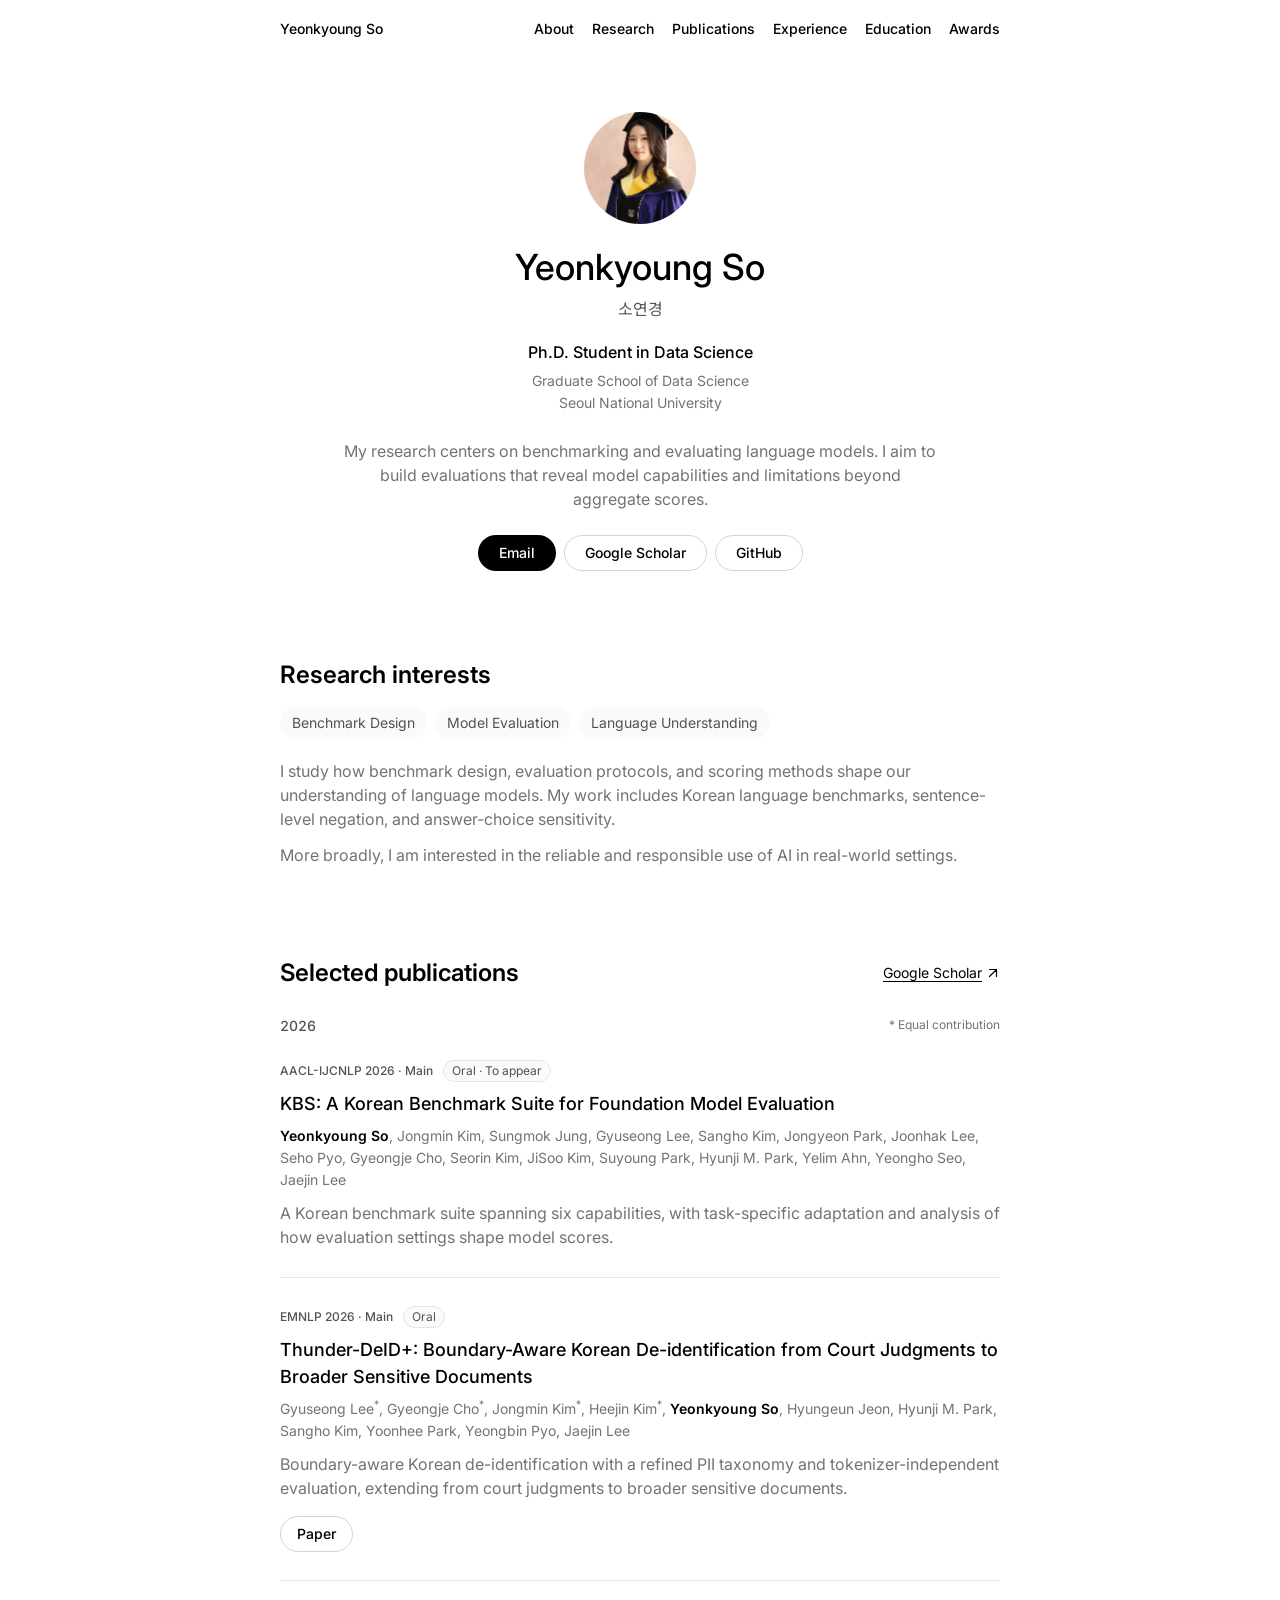
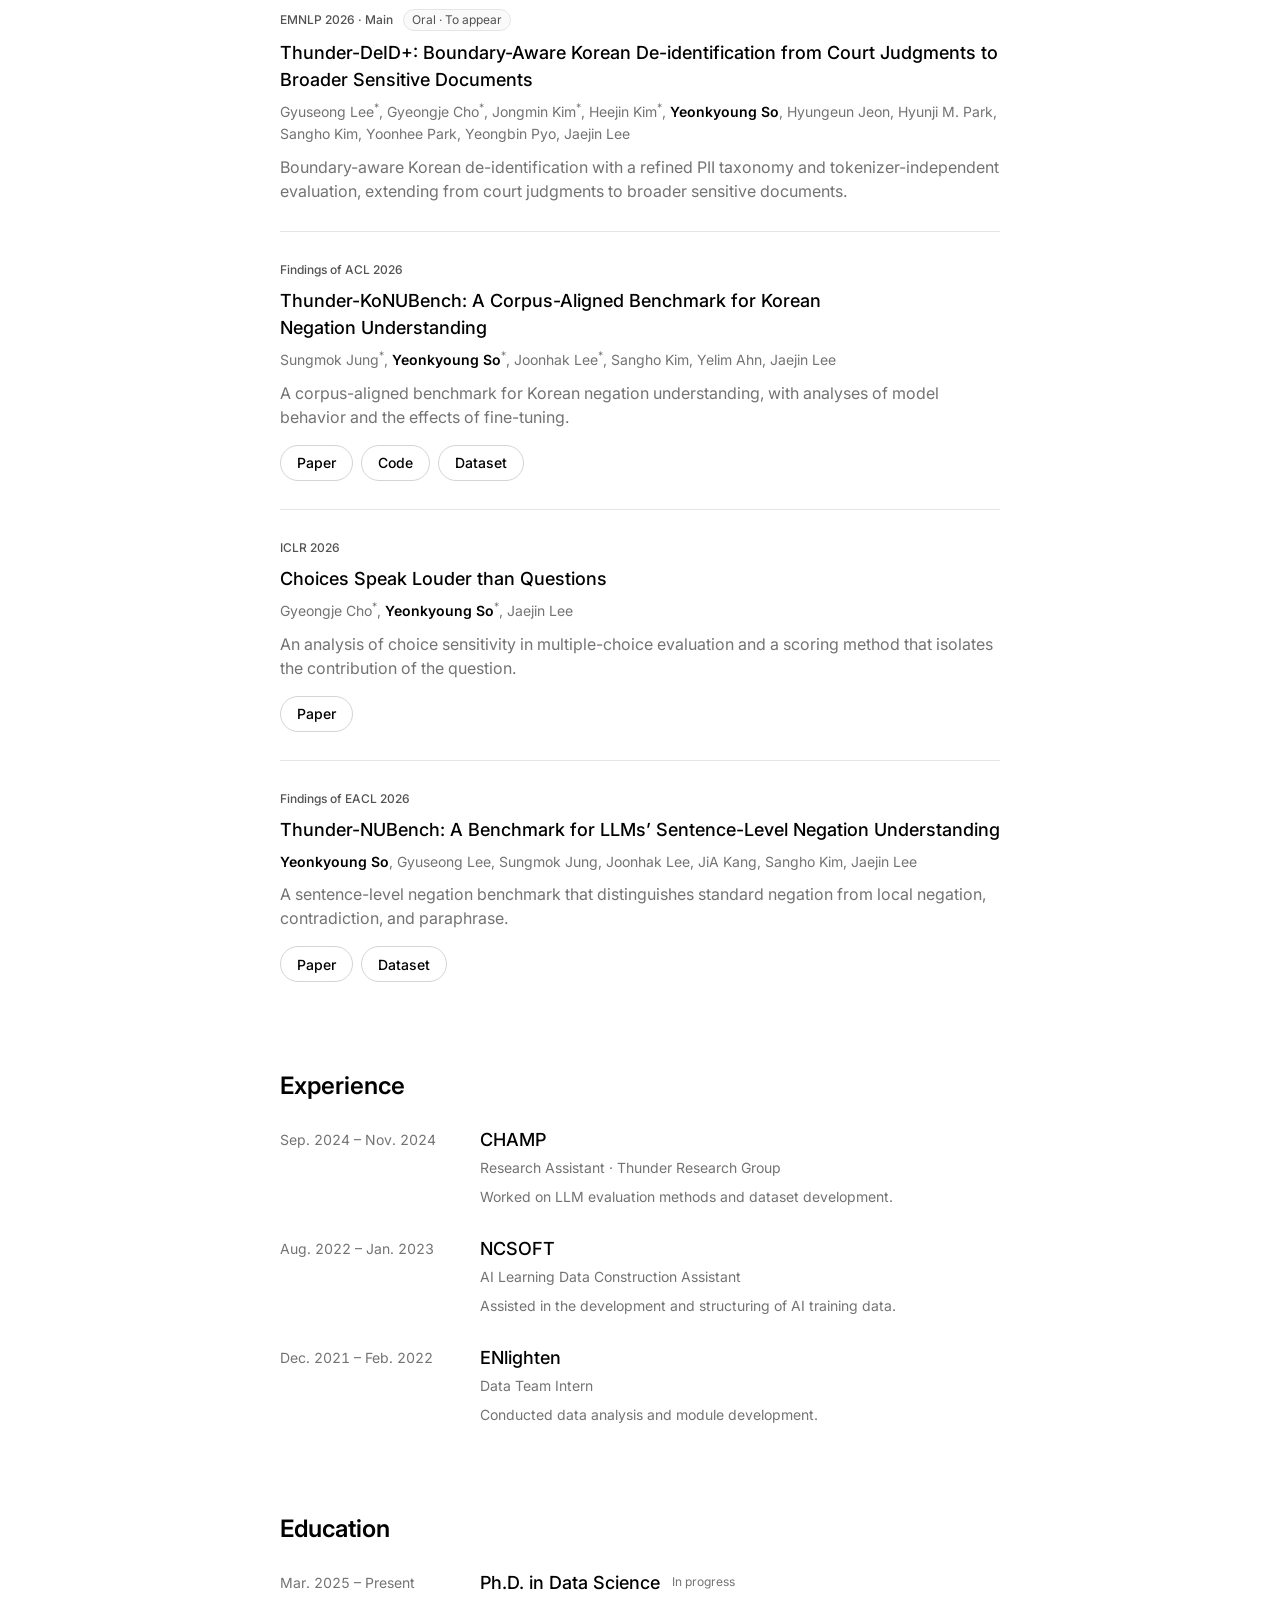
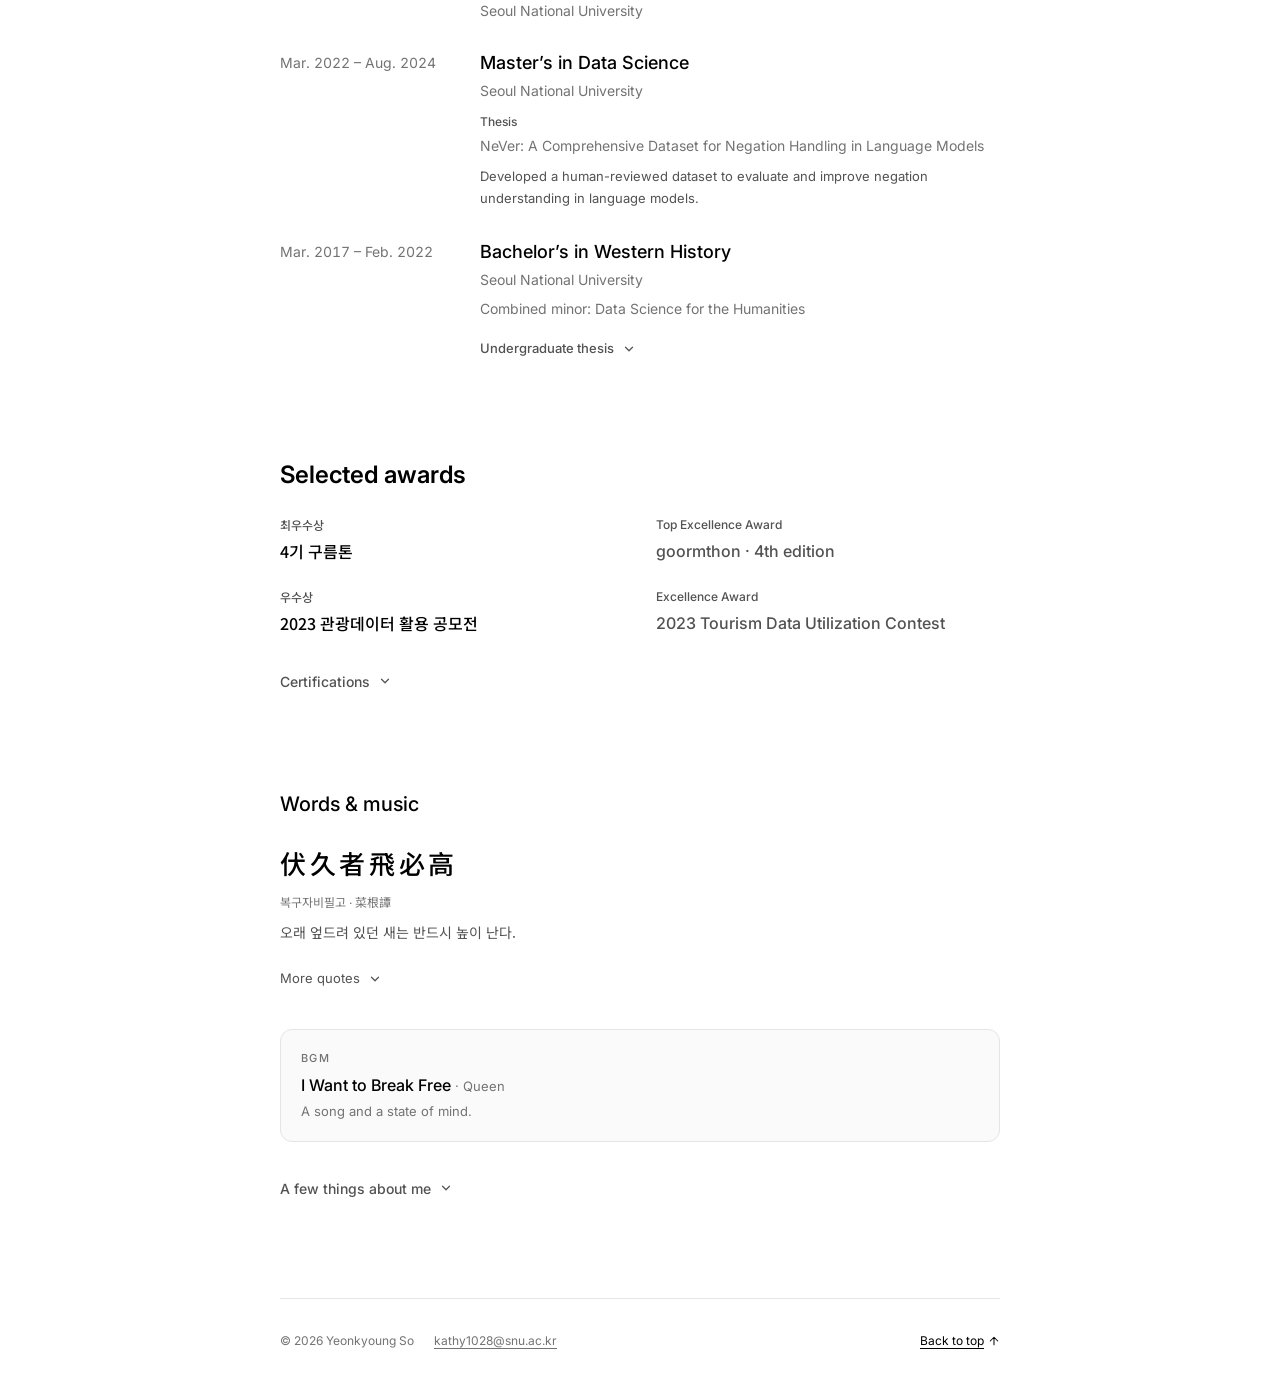
==== commit 3302341f: "Revise publication entries for AACL-IJCNLP and EMNLP Updated publication details for KBS and Thunder" ====
--- a/index.html
+++ b/index.html
@@ -101,10 +101,47 @@
 <div class="publication-key"><span class="year">2026</span><p><span aria-hidden="true">*</span> Equal contribution</p></div>
 <div class="publication-list">
 <article aria-labelledby="kbs-title" class="publication">
-<div class="publication-meta"><span class="venue">AACL-IJCNLP 2026 · Main</span><span class="paper-status">To appear</span></div>
-<h3 id="kbs-title">KBS: A Korean Benchmark Suite for Foundation Model Evaluation</h3>
-<p class="authors"><strong>Yeonkyoung So</strong>, Jongmin Kim, Sungmok Jung, Gyuseong Lee, Sangho Kim, Jongyeon Park, Joonhak Lee, Seho Pyo, Gyeongje Cho, Seorin Kim, JiSoo Kim, Suyoung Park, Hyunji M. Park, Yelim Ahn, Yeongho Seo, Jaejin Lee</p>
-<p class="publication-description">A Korean benchmark suite spanning six capabilities, with task-specific adaptation and analysis of how evaluation settings shape model scores.</p>
+  <div class="publication-meta">
+    <span class="venue">AACL-IJCNLP 2026 · Main</span>
+    <span class="paper-status">Oral · To appear</span>
+  </div>
+  <h3 id="kbs-title">KBS: A Korean Benchmark Suite for Foundation Model Evaluation</h3>
+  <p class="authors">
+    <strong>Yeonkyoung So</strong>, Jongmin Kim, Sungmok Jung,
+    Gyuseong Lee, Sangho Kim, Jongyeon Park, Joonhak Lee,
+    Seho Pyo, Gyeongje Cho, Seorin Kim, JiSoo Kim, Suyoung Park,
+    Hyunji M. Park, Yelim Ahn, Yeongho Seo, Jaejin Lee
+  </p>
+  <p class="publication-description">
+    A Korean benchmark suite spanning six capabilities, with task-specific
+    adaptation and analysis of how evaluation settings shape model scores.
+  </p>
+</article>
+
+<article aria-labelledby="deid-title" class="publication">
+  <div class="publication-meta">
+    <span class="venue">EMNLP 2026 · Main</span>
+    <span class="paper-status">Oral</span>
+  </div>
+  <h3 id="deid-title">Thunder-DeID+: Boundary-Aware Korean De-identification from Court Judgments to Broader Sensitive Documents</h3>
+  <p class="authors">
+    Gyuseong Lee<sup>*</sup>, Gyeongje Cho<sup>*</sup>,
+    Jongmin Kim<sup>*</sup>, Heejin Kim<sup>*</sup>,
+    <strong>Yeonkyoung So</strong>, Hyungeun Jeon, Hyunji M. Park,
+    Sangho Kim, Yoonhee Park, Yeongbin Pyo, Jaejin Lee
+  </p>
+  <p class="publication-description">
+    Boundary-aware Korean de-identification with a refined PII taxonomy
+    and tokenizer-independent evaluation, extending from court judgments
+    to broader sensitive documents.
+  </p>
+  <div class="paper-links" aria-label="Resources for Thunder-DeID+">
+    <a
+      href="https://aclanthology.org/2026.emnlp-main.2582/"
+      target="_blank"
+      rel="noopener noreferrer"
+    >Paper</a>
+  </div>
 </article>
 <article aria-labelledby="deid-title" class="publication">
 <div class="publication-meta"><span class="venue">EMNLP 2026 · Main</span><span class="paper-status">Oral · To appear</span></div>
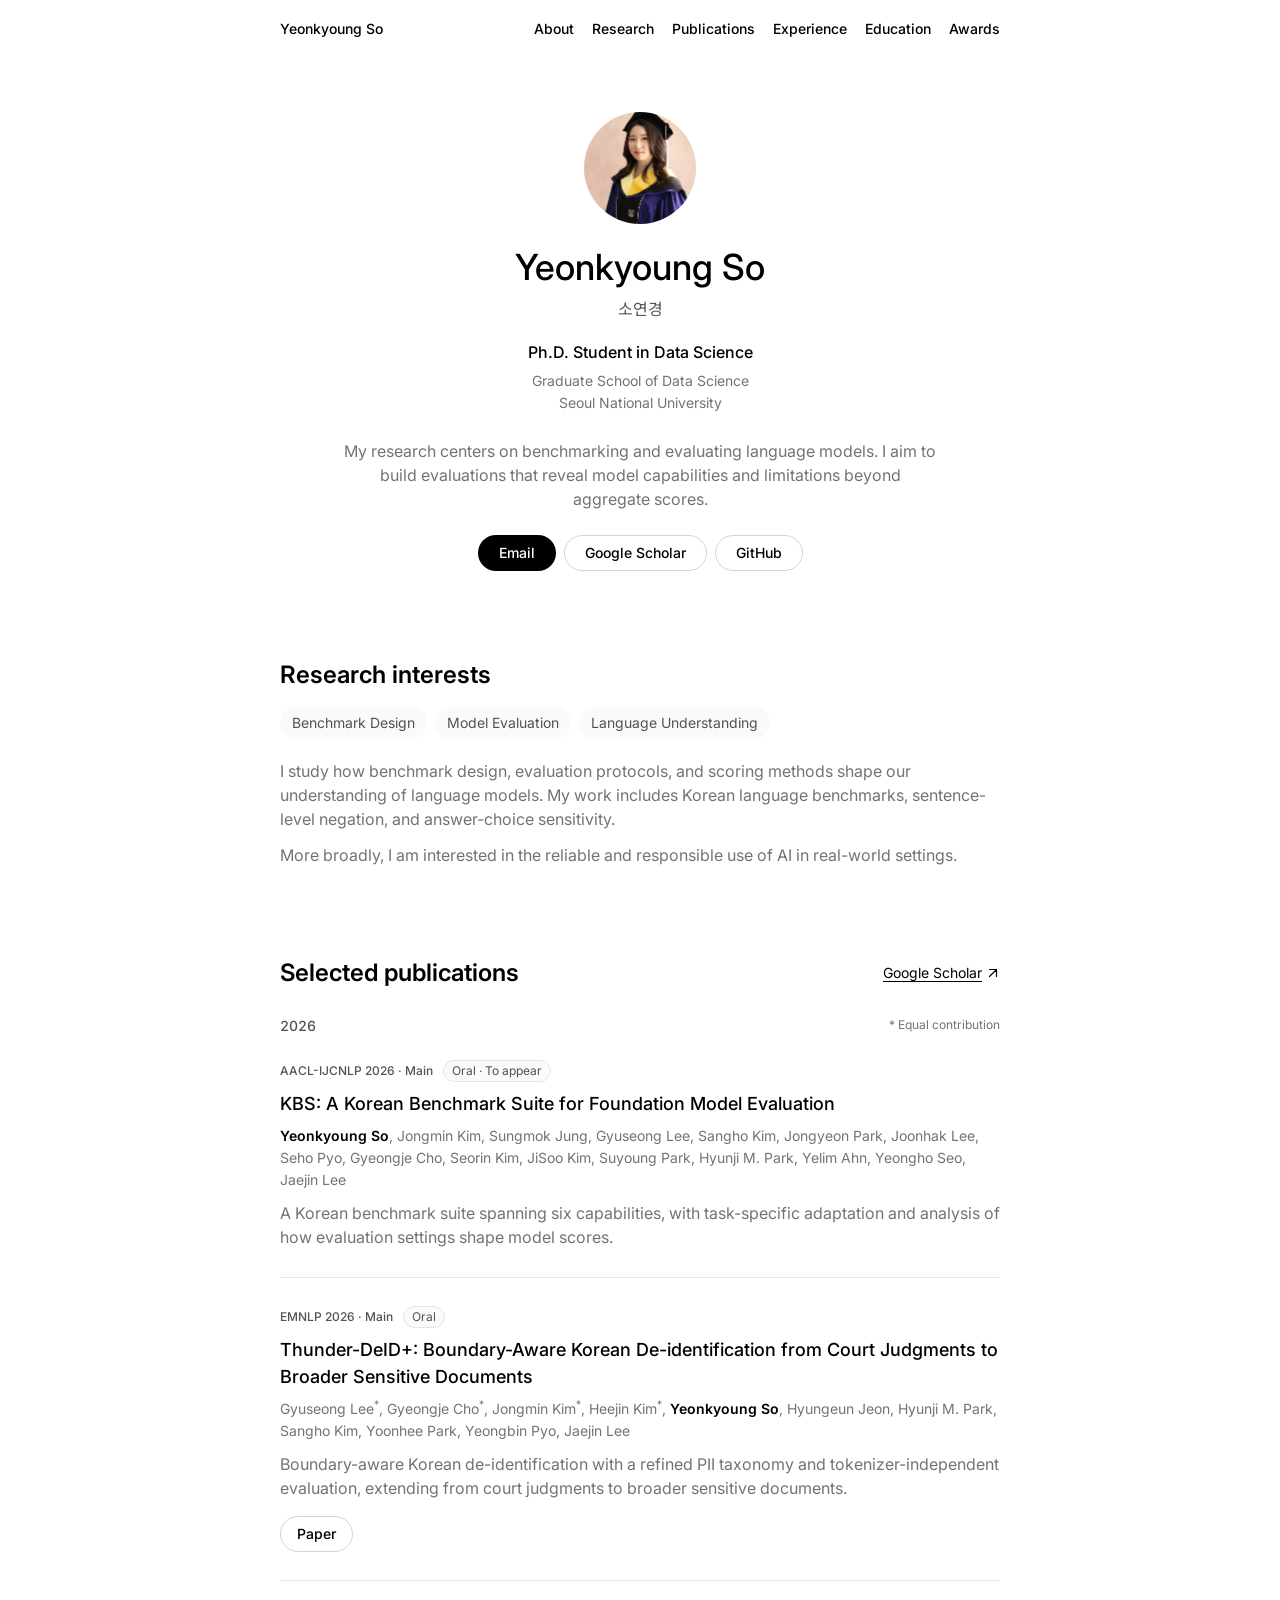
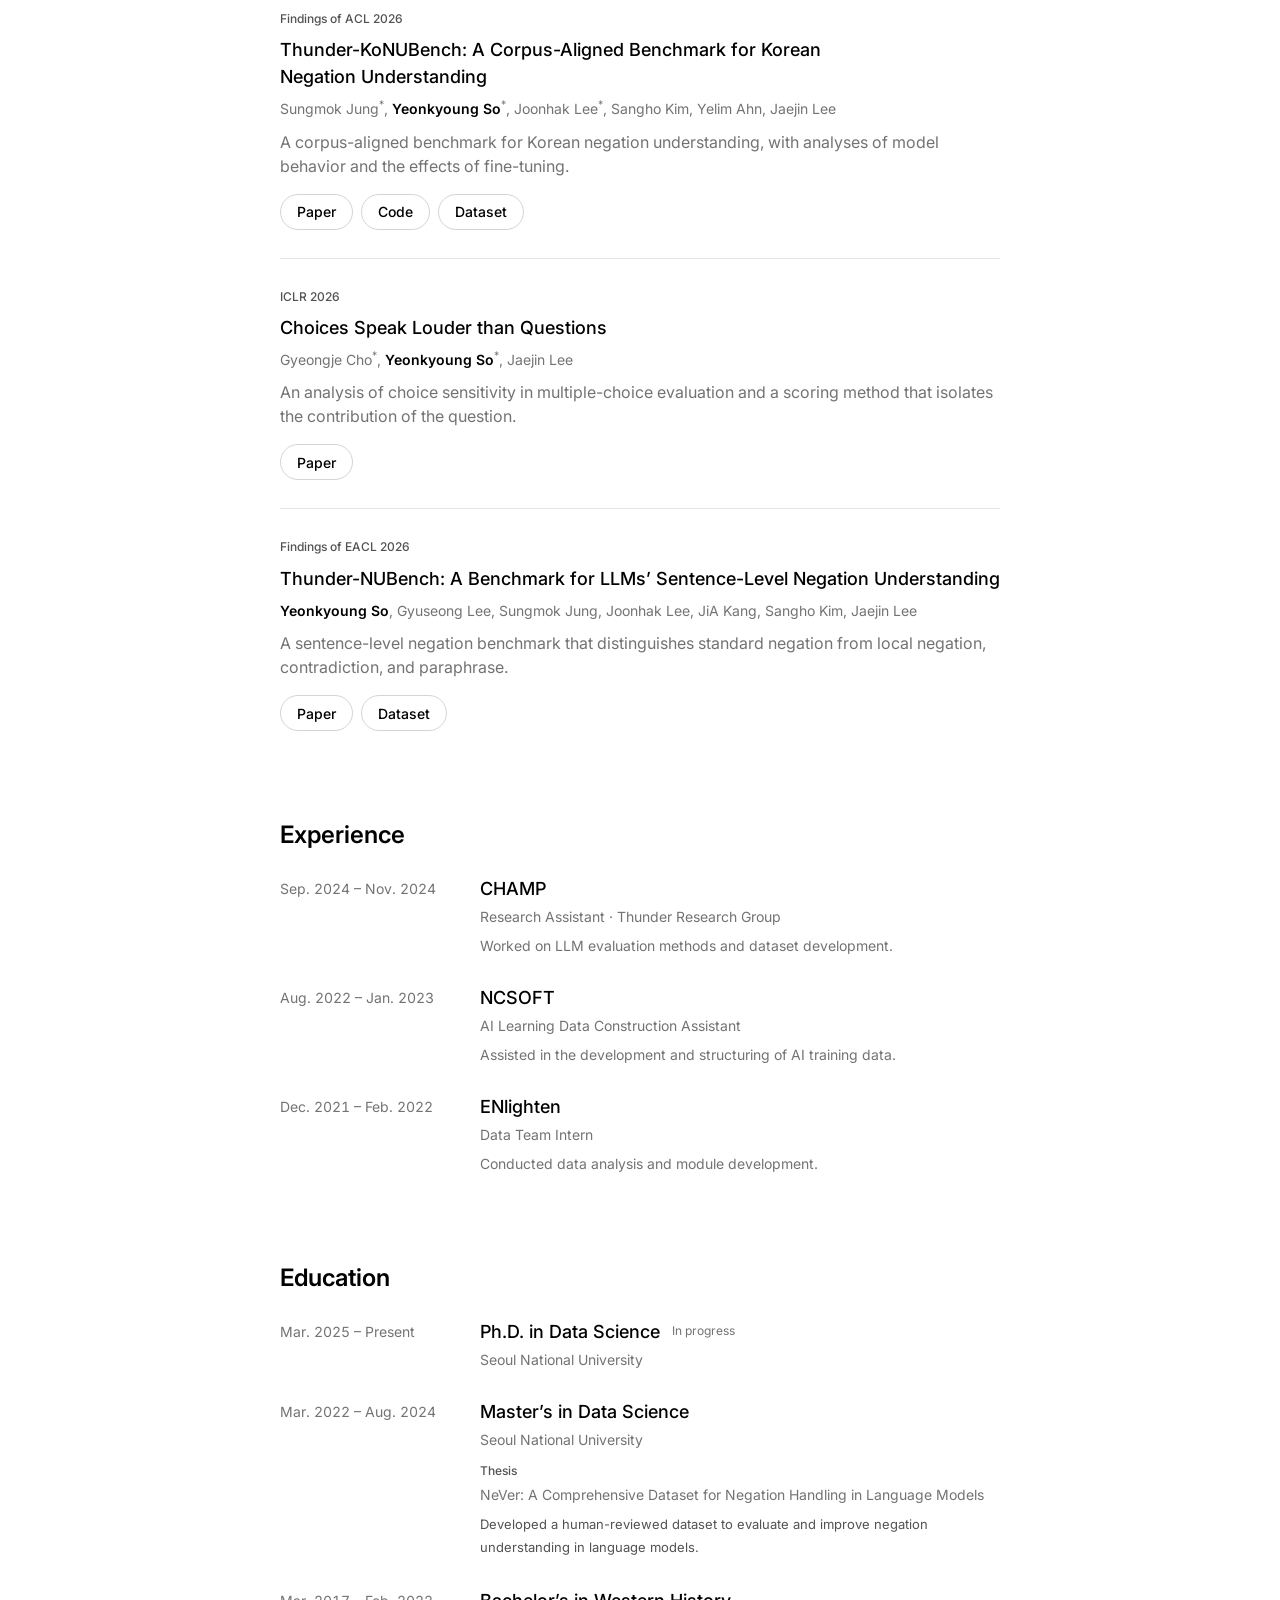
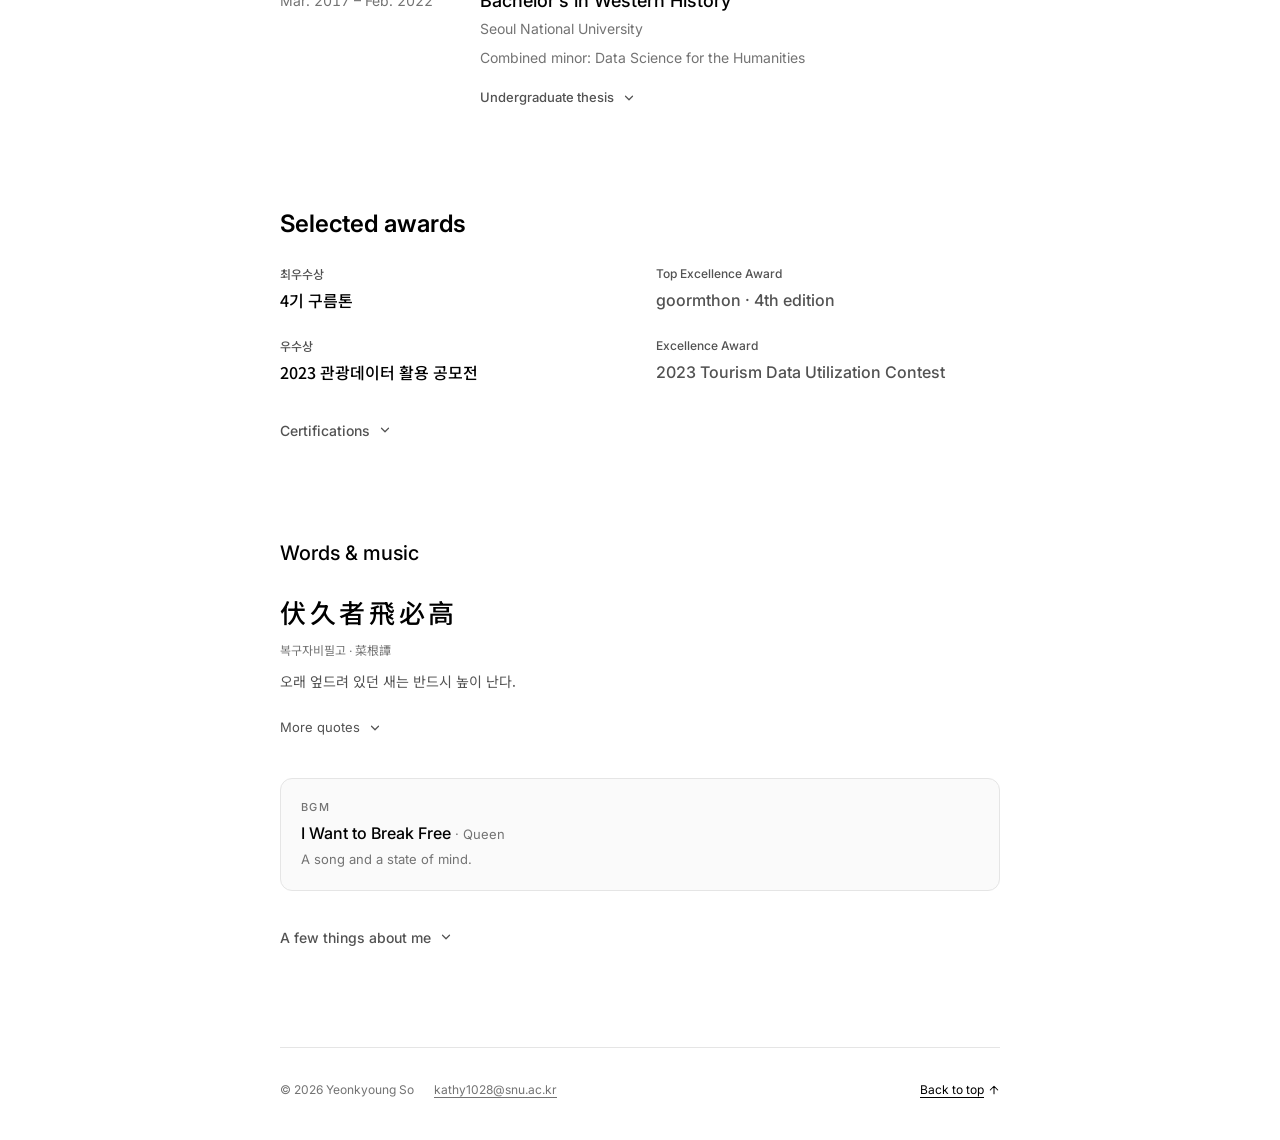
==== commit 92fa1bca: "Remove 'Thunder-DeID' article from index.html Removed an article about 'Thunder-DeID' from the publi" ====
--- a/index.html
+++ b/index.html
@@ -143,12 +143,6 @@
     >Paper</a>
   </div>
 </article>
-<article aria-labelledby="deid-title" class="publication">
-<div class="publication-meta"><span class="venue">EMNLP 2026 · Main</span><span class="paper-status">Oral · To appear</span></div>
-<h3 id="deid-title">Thunder-DeID+: Boundary-Aware Korean De-identification from Court Judgments to Broader Sensitive Documents</h3>
-<p class="authors">Gyuseong Lee<sup>*</sup>, Gyeongje Cho<sup>*</sup>, Jongmin Kim<sup>*</sup>, Heejin Kim<sup>*</sup>, <strong>Yeonkyoung So</strong>, Hyungeun Jeon, Hyunji M. Park, Sangho Kim, Yoonhee Park, Yeongbin Pyo, Jaejin Lee</p>
-<p class="publication-description">Boundary-aware Korean de-identification with a refined PII taxonomy and tokenizer-independent evaluation, extending from court judgments to broader sensitive documents.</p>
-</article>
 <article aria-labelledby="konubench-title" class="publication">
 <div class="publication-meta"><span class="venue">Findings of ACL 2026</span></div>
 <h3 id="konubench-title">Thunder-KoNUBench: A Corpus-Aligned Benchmark for Korean Negation Understanding</h3>
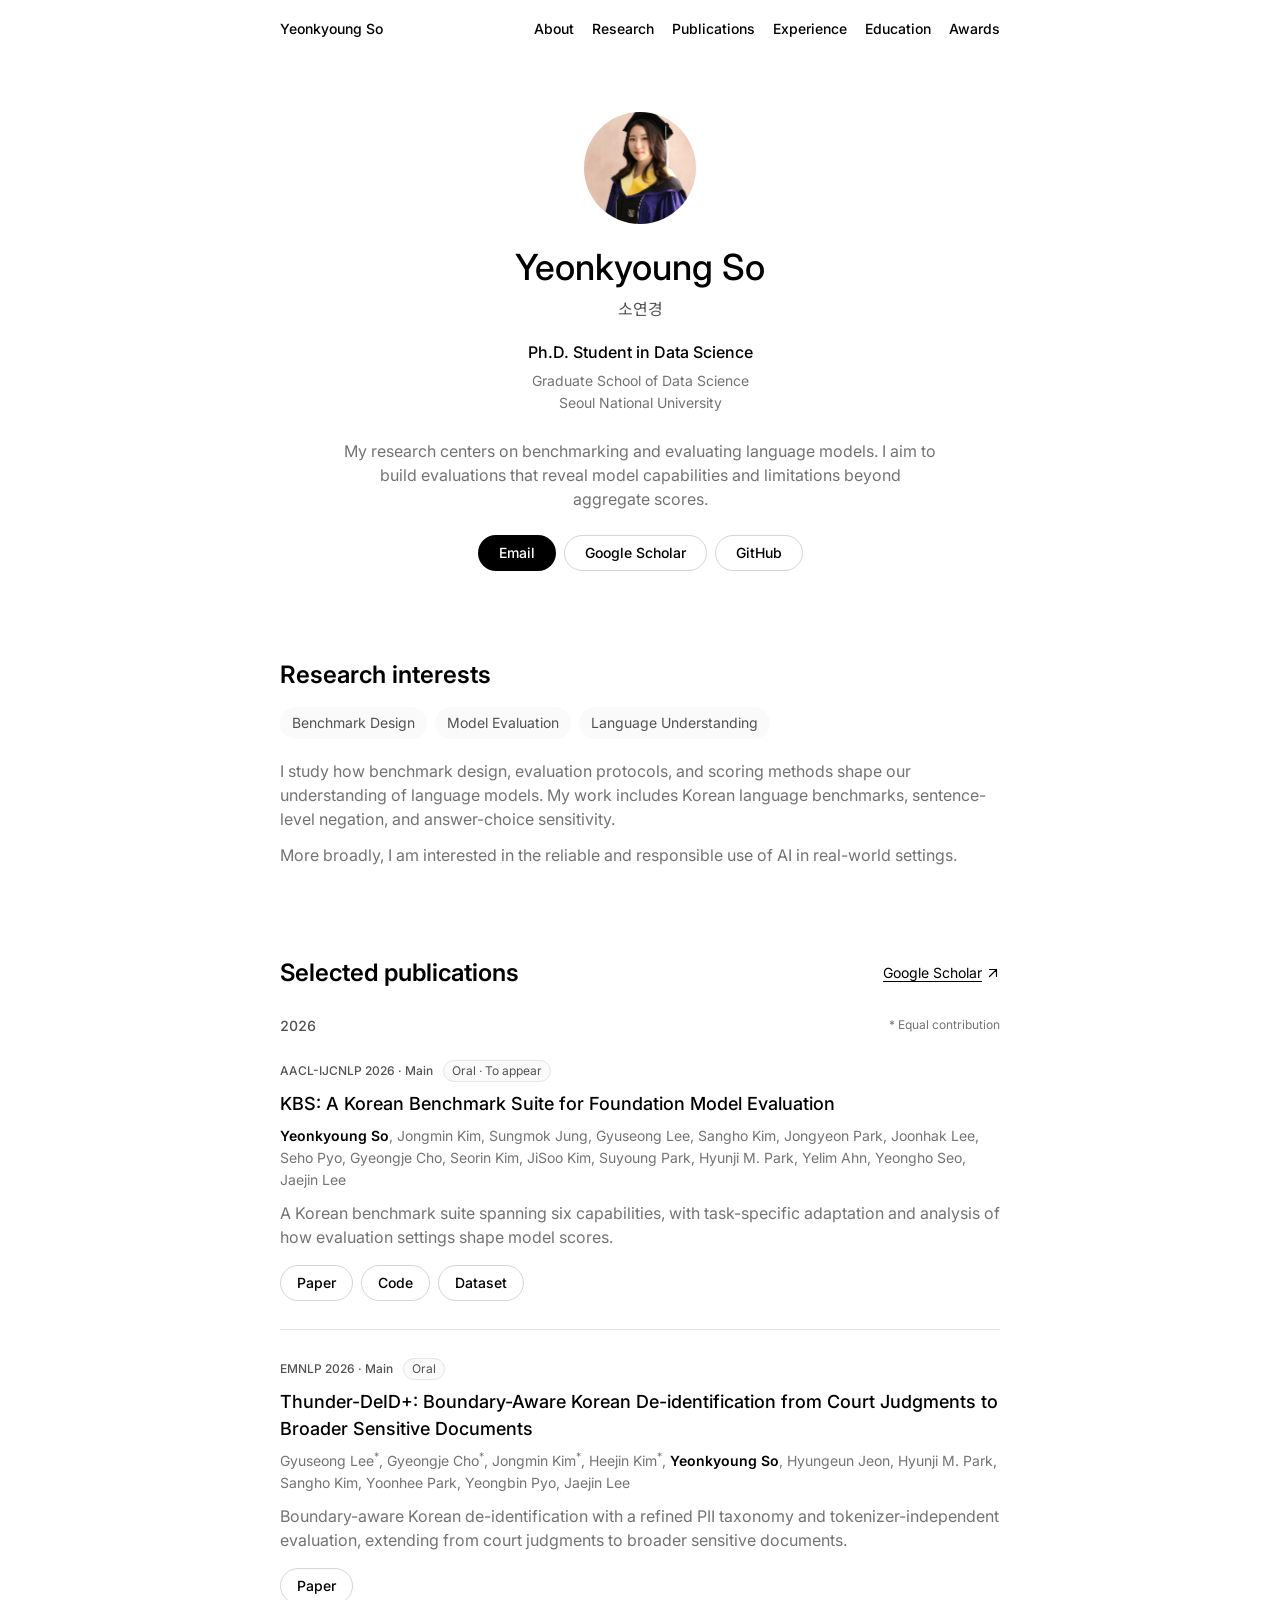
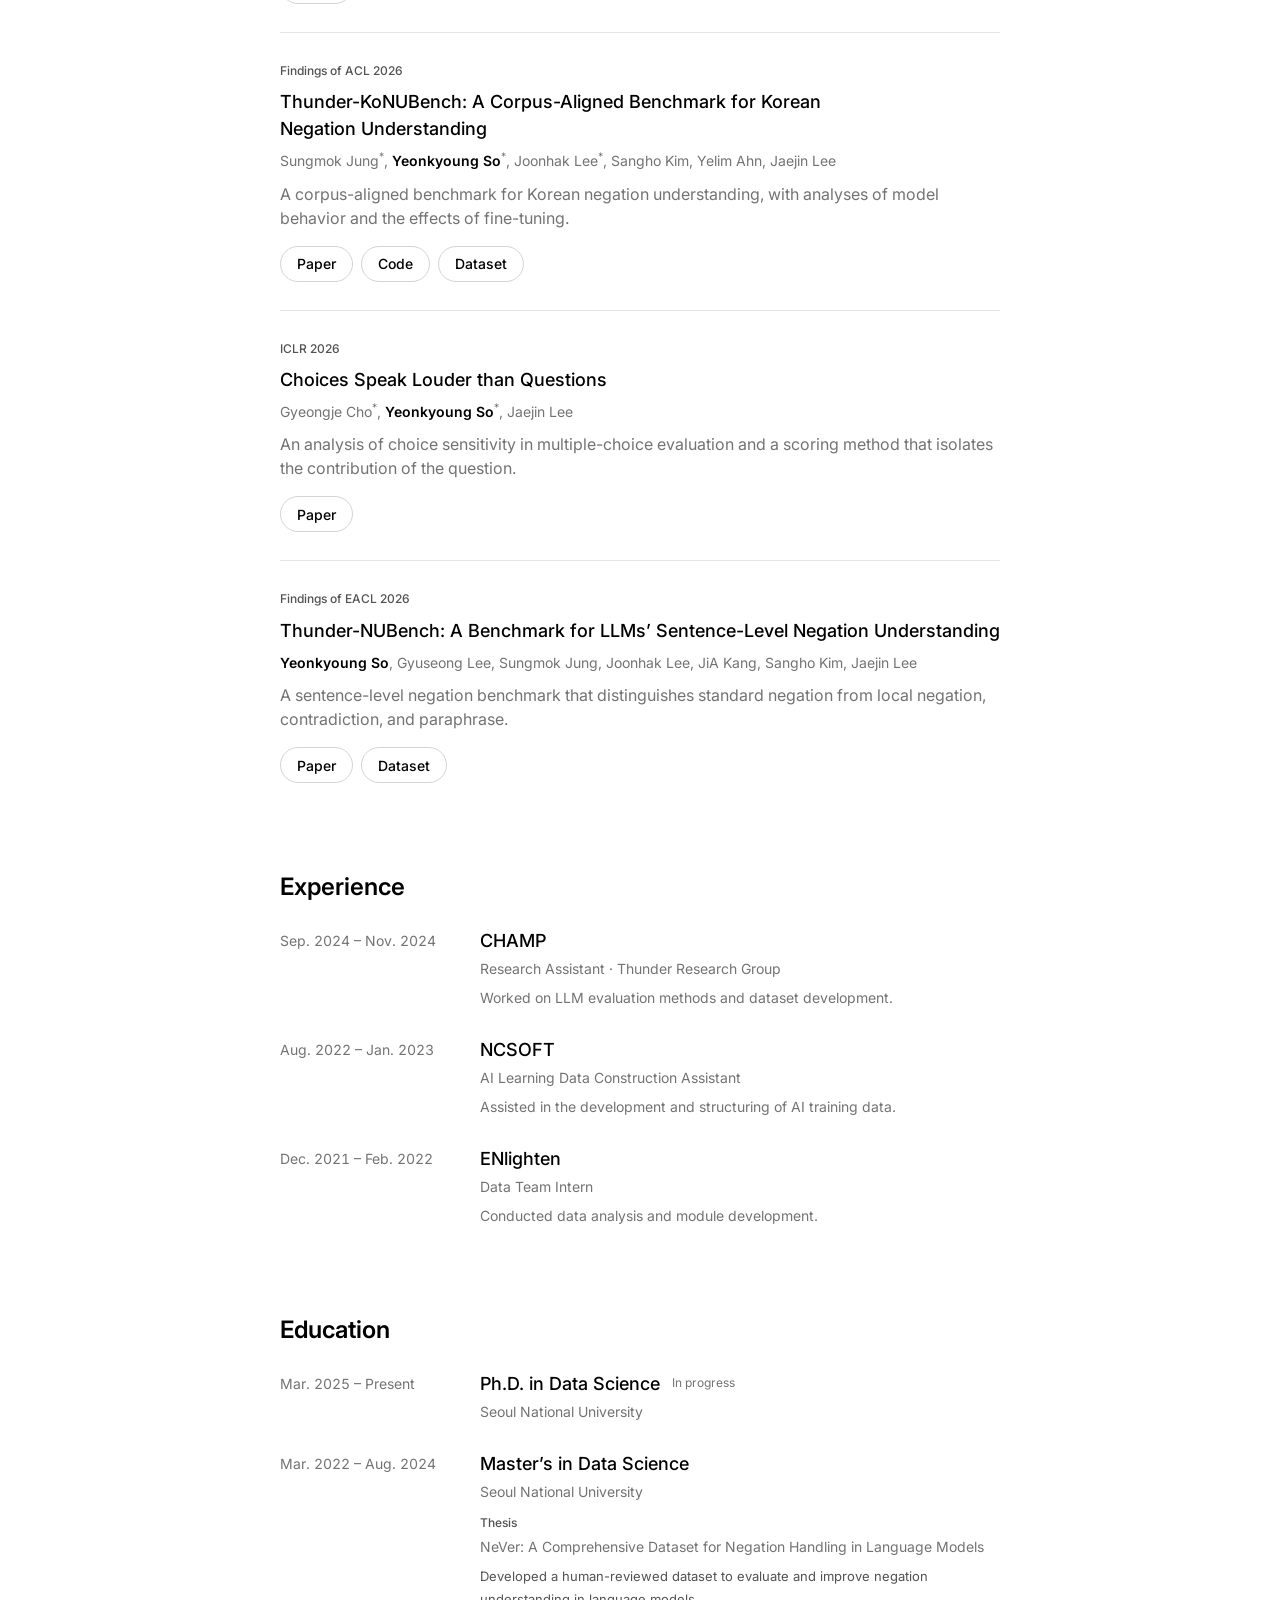
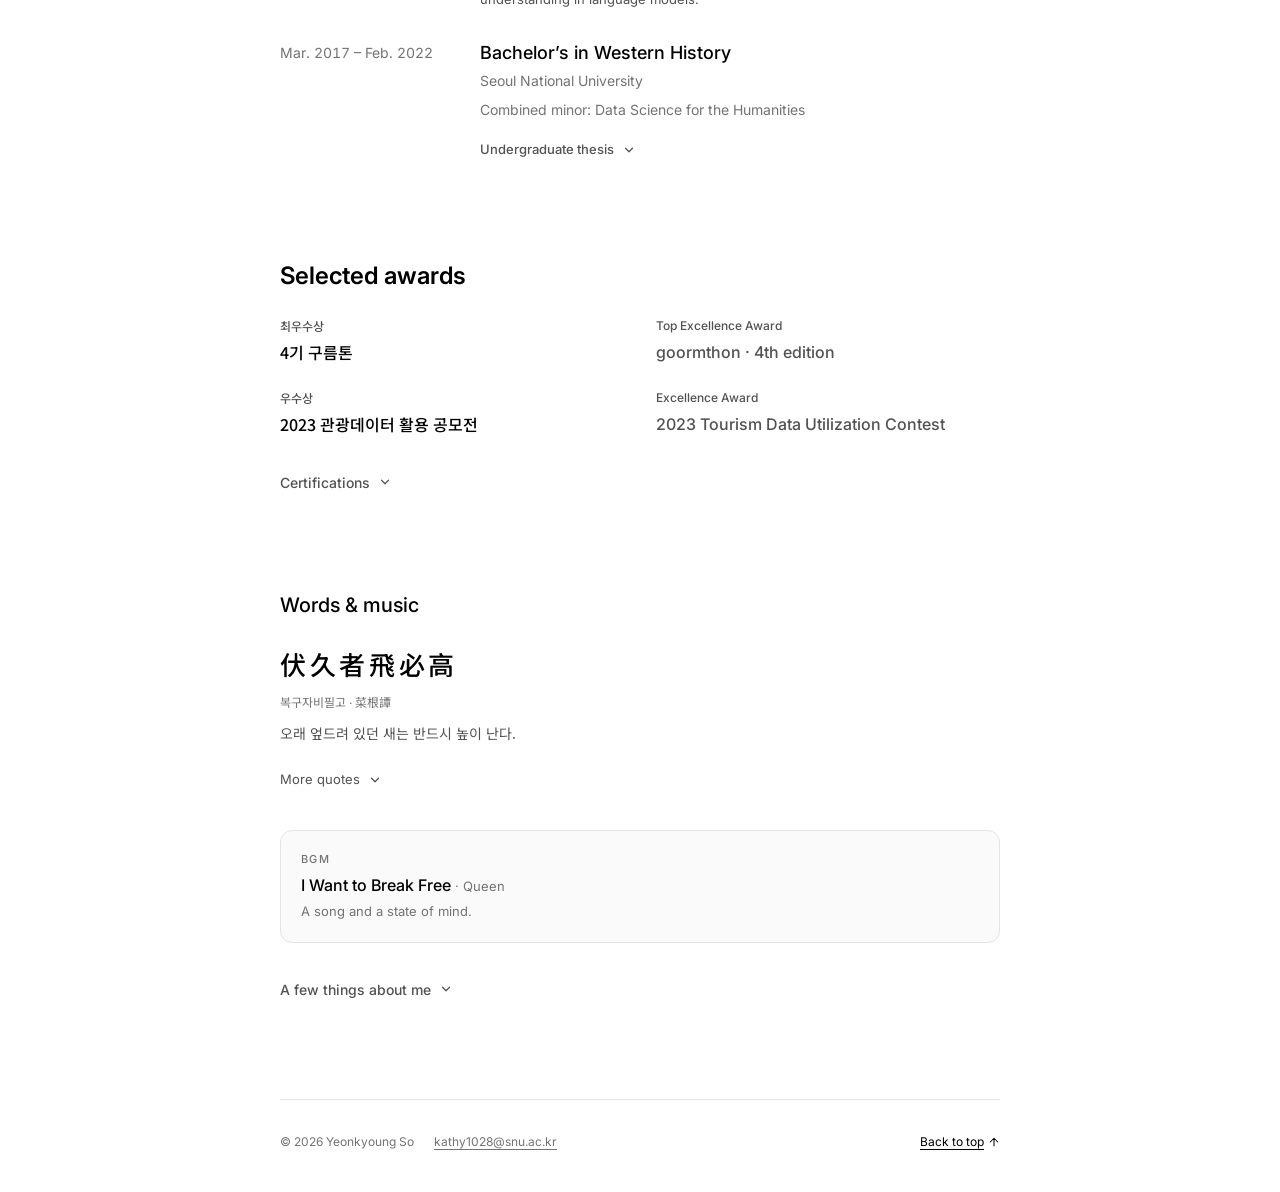
==== commit 248a8fa7: "Add resource links for Korean benchmark suite Added links to the paper, code, and dataset for KBS." ====
--- a/index.html
+++ b/index.html
@@ -116,6 +116,25 @@
     A Korean benchmark suite spanning six capabilities, with task-specific
     adaptation and analysis of how evaluation settings shape model scores.
   </p>
+       <div class="paper-links" aria-label="Resources for KBS">
+  <a
+    href="https://aclanthology.org/2026.aacl-long.198/"
+    target="_blank"
+    rel="noopener noreferrer"
+  >Paper</a>
+
+  <a
+    href="https://github.com/mcrl/korean_benchmarks"
+    target="_blank"
+    rel="noopener noreferrer"
+  >Code</a>
+
+  <a
+    href="https://huggingface.co/collections/thunder-research-group/snu-thunder-llm-korean-benchmark-suite"
+    target="_blank"
+    rel="noopener noreferrer"
+  >Dataset</a>
+</div>
 </article>
 
 <article aria-labelledby="deid-title" class="publication">
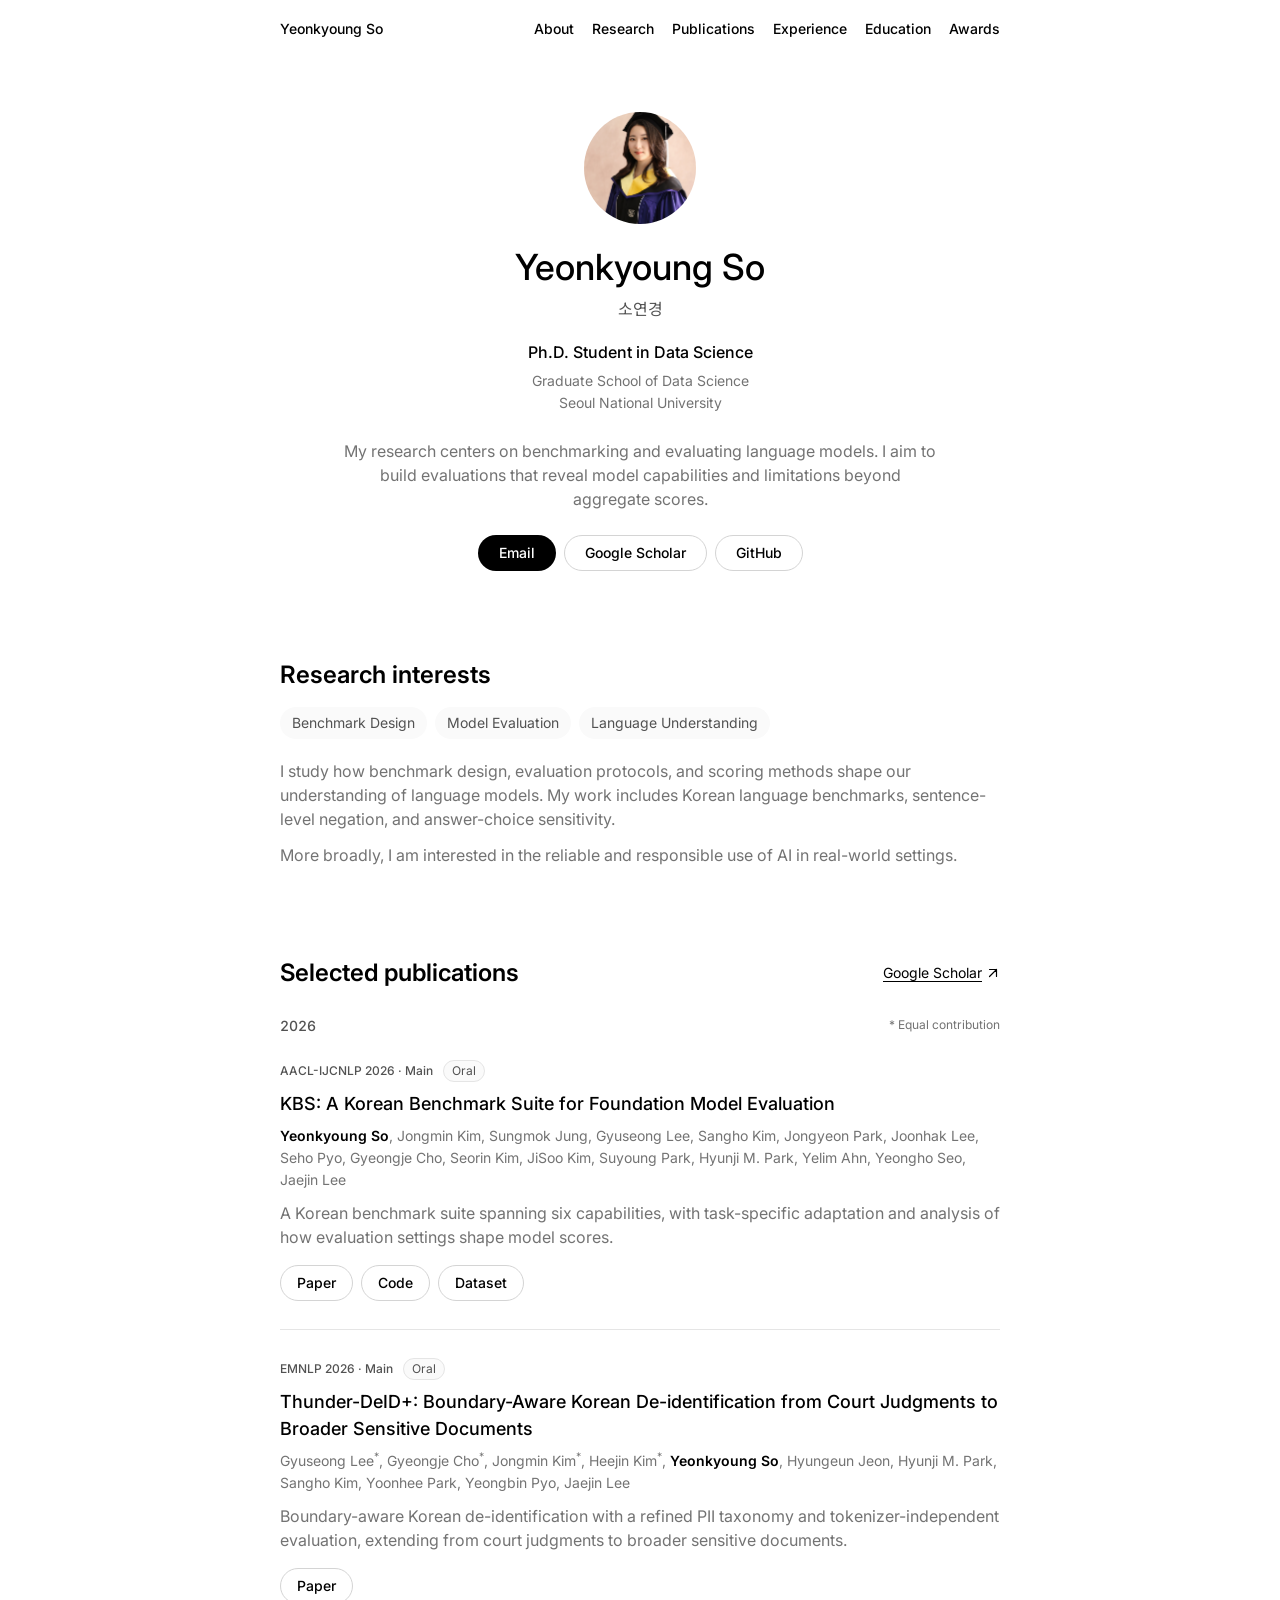
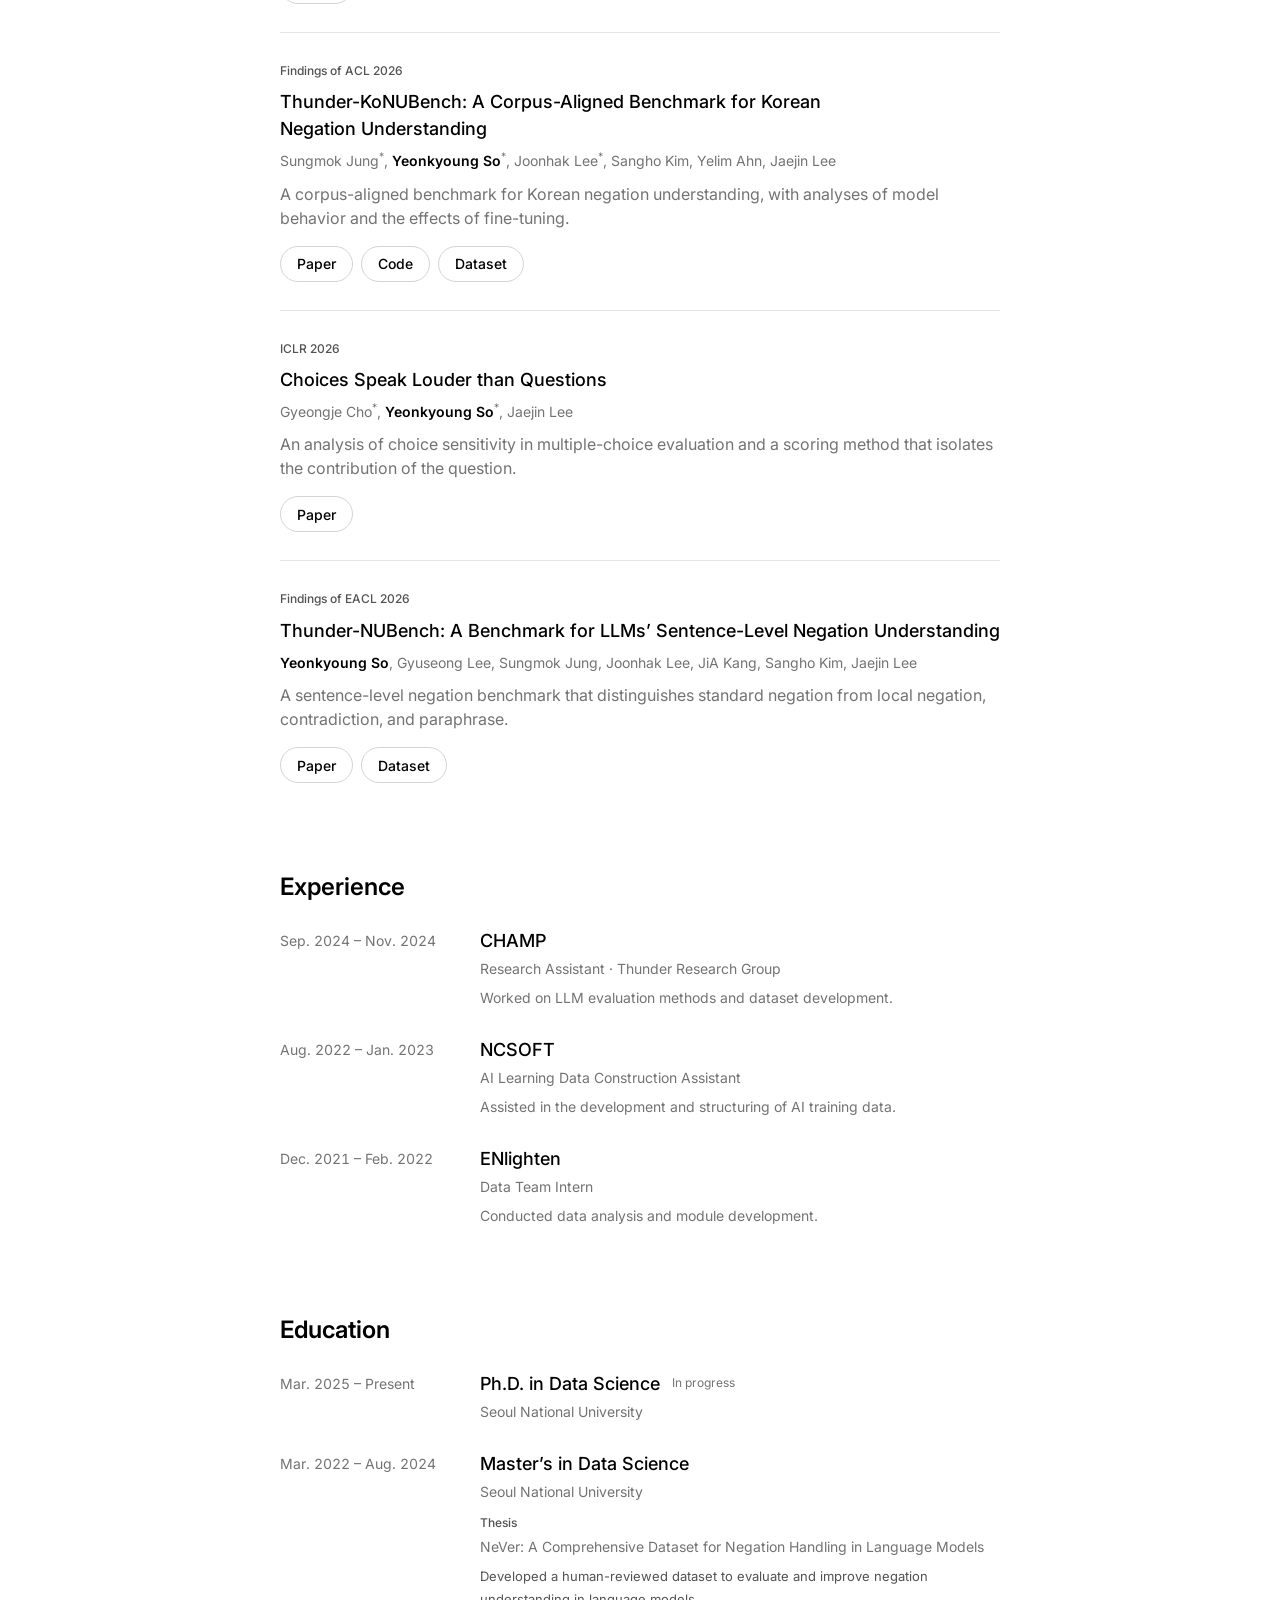
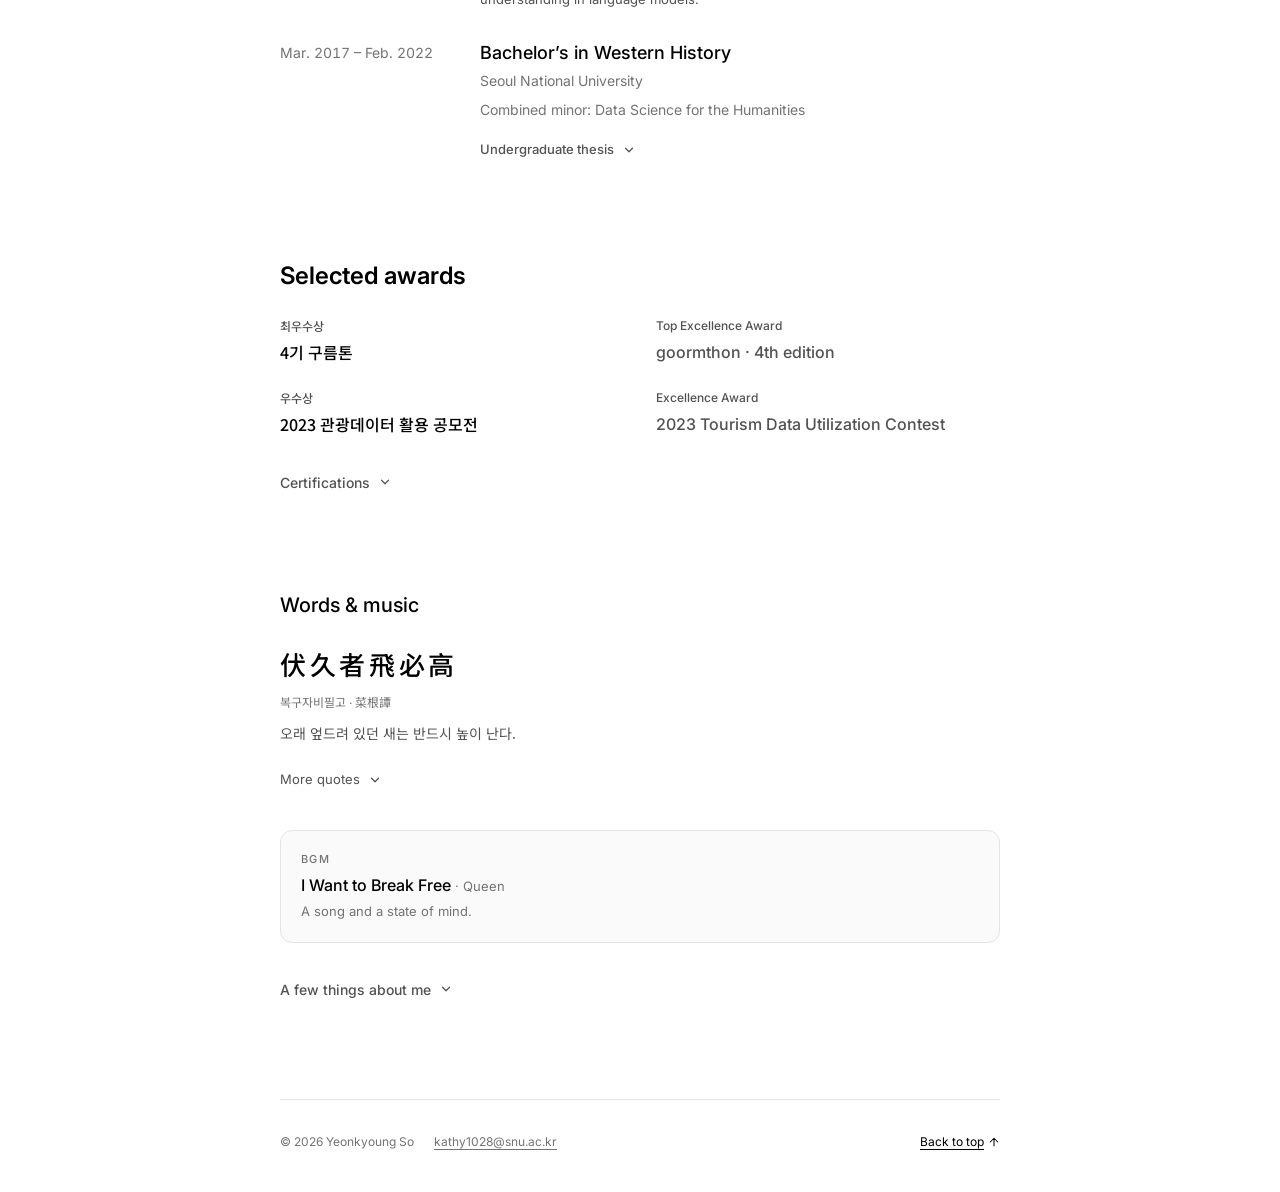
==== commit 9fd79d72: "Update paper status in publication list Removed 'To appear' from the paper status." ====
--- a/index.html
+++ b/index.html
@@ -103,7 +103,7 @@
 <article aria-labelledby="kbs-title" class="publication">
   <div class="publication-meta">
     <span class="venue">AACL-IJCNLP 2026 · Main</span>
-    <span class="paper-status">Oral · To appear</span>
+    <span class="paper-status">Oral</span>
   </div>
   <h3 id="kbs-title">KBS: A Korean Benchmark Suite for Foundation Model Evaluation</h3>
   <p class="authors">
@@ -112,6 +112,7 @@
     Seho Pyo, Gyeongje Cho, Seorin Kim, JiSoo Kim, Suyoung Park,
     Hyunji M. Park, Yelim Ahn, Yeongho Seo, Jaejin Lee
   </p>
+
   <p class="publication-description">
     A Korean benchmark suite spanning six capabilities, with task-specific
     adaptation and analysis of how evaluation settings shape model scores.
